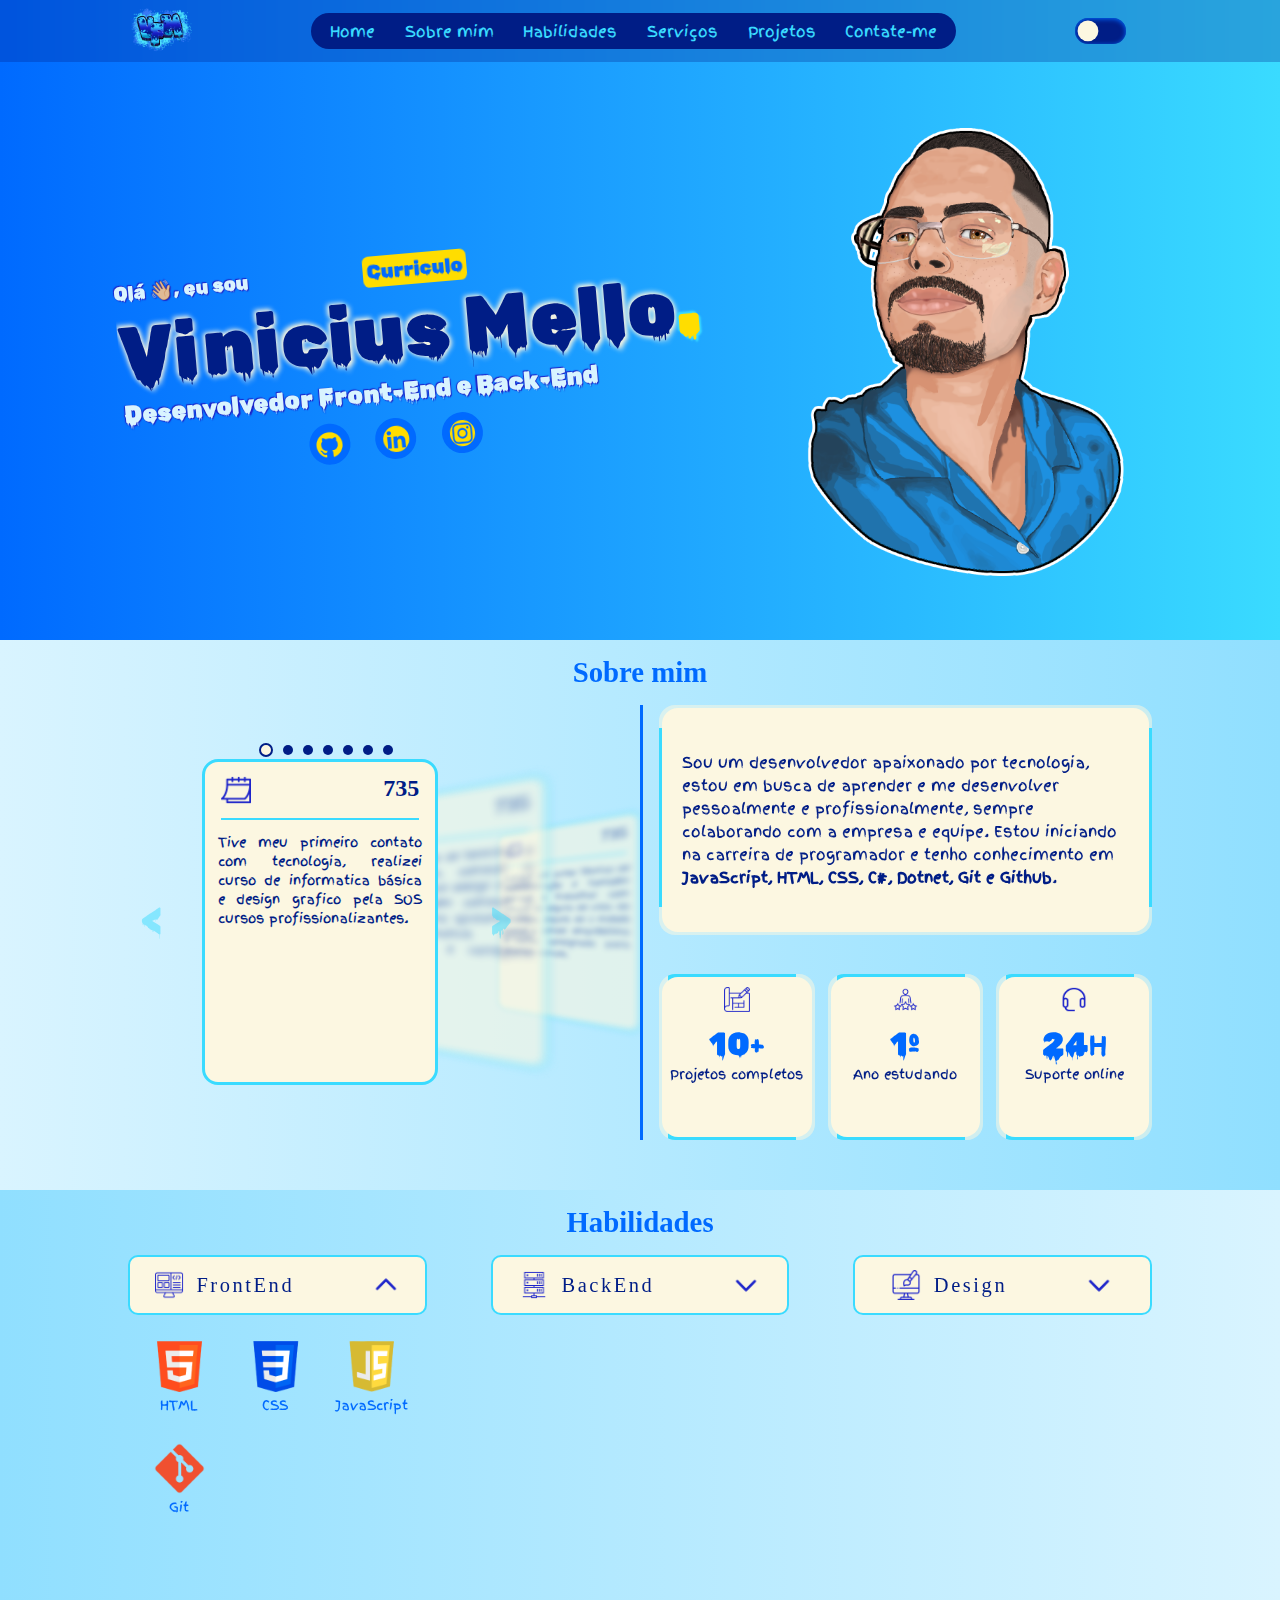
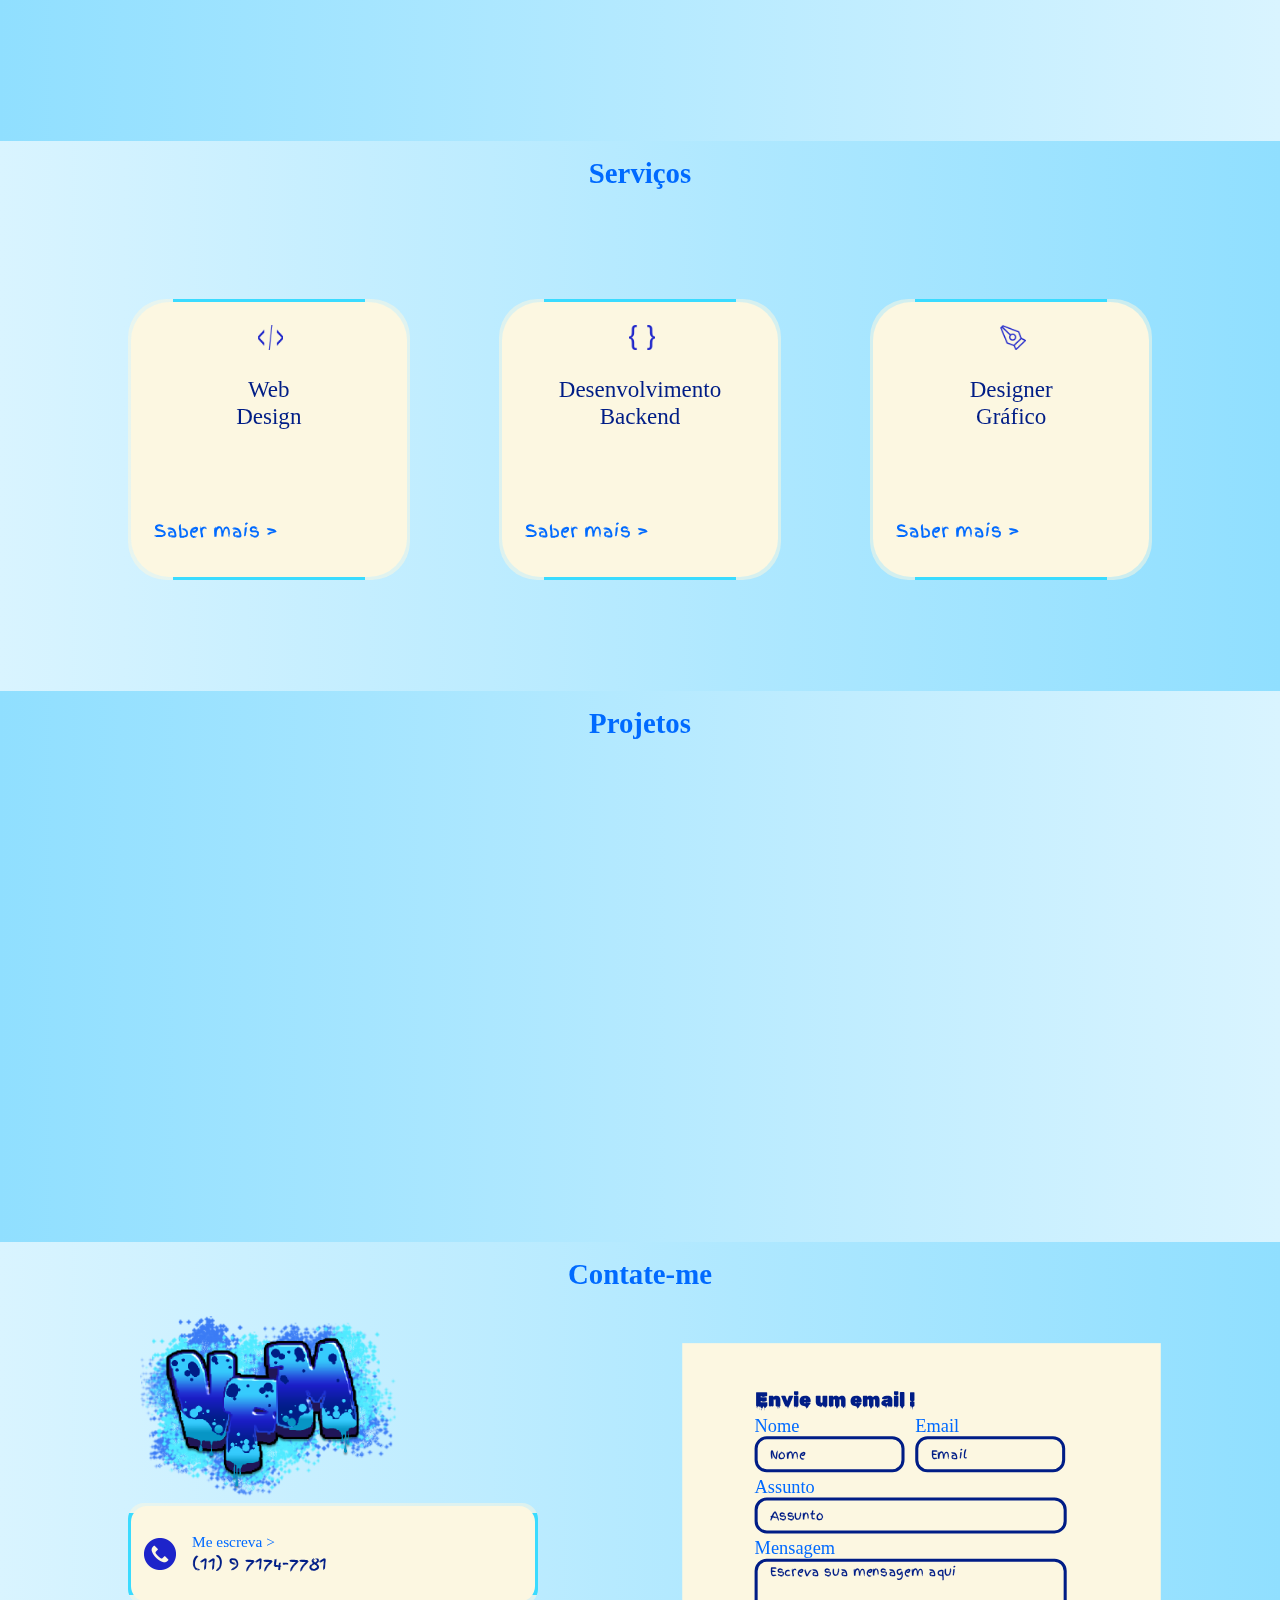
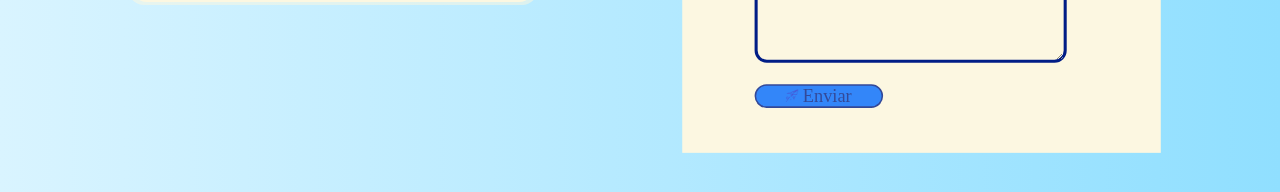
==== index.html @ 245acca2 "darkmode" ====
<!DOCTYPE html>
<html lang="pt*br">
<head>
    <meta charset="UTF-8">
    <meta name="viewport" content="width=device-width, initial-scale=1.0">
    <title>Portifolio</title>
    <link rel="stylesheet" href="style/style.css">
</head>

<!-- ============ CABEÇALHO ============  -->
<body>
    <header class="cabecalho">
        <div class="cabecalho_logo">
            <img src="assets/VFM LOGO.png" class="cabecalho_img" alt="Logo VFM">
        </div>

        <div class="opcoes">
            <a href="#home" class="opcao">Home</a>
            <a href="#sobremim" class="opcao">Sobre mim</a>
            <a href="#habilidades" class="opcao">Habilidades</a>
            <a href="#servicos" class="opcao">Serviços</a>
            <a href="#projetos" class="opcao">Projetos</a>
            <a href="#contact" class="opcao">Contate-me</a>
        </div>

        <!-- <div class="contate-me"> -->
            <!-- <span class="contate-me-botao">DKMODE</span> -->
            <div class="dark-mode-but">
                <input id="dark-mode" name="dark-mode" class="dark_chk" type="checkbox" role="switch" value="on">
                <label for="dark-mode" class="dark_label"></label>
                <div class="dark-ball"></div>
            </div>
        <!-- </div> -->

        <div class=cabecalho_menu>
            <input type="checkbox" id="menu" class="opcoes_botao">
            <label for="menu" class="opcoes_rotulo">
                <span class="cabecalho_menu-hamburguer menu_img "></span>
            </label>
            <ul class="lista_menu">
                <li class="lista_menu_lista"><a href="#home" class="menu_opcao click">Home</a></li>
                <li class="lista_menu_lista"><a href="#sobremim" class="menu_opcao click2">Sobre mim</a></li>
                <li class="lista_menu_lista"><a href="#habilidades" class="menu_opcao click2">Habilidades</a></li>
                <li class="lista_menu_lista"><a href="#servicos" class="menu_opcao click1">Serviços</a></li>
                <li class="lista_menu_lista"><a href="#projetos" class="menu_opcao click1">Projetos</a></li>
                <li class="lista_menu_lista contate-menu"><a href="#contact" class="menu_opcao click2 contate-menu">Contate-me</a></li>          
            </ul>
        </div>

    </header>

<!-- ============ PRINCIPAL ============  -->
    <main class="principal">

<!-- ============ HOME ============  -->
        <section class="banner" id="home" >
            <div class="banner_div">

                <div class="banner_apresentacao">
                    <p class="apresentcao_ola">Olá 👋🏼, eu sou<a href="https://curriculum-vitae-vinicius.vercel.app/" target="_blank" class="custom-botao curriculo">Curriculo</a></p>
                    <h1 class="apresentacao_nome">Vinicius Mello<b class="ponto">.</b></h1>
                    <h2 class="apresentacao_sub">Desenvolvedor Front-End e Back-End</h2>

                    <div class="banner_links">
                        <a href="https://github.com/ViniciusFelicianoMello" target="_blank" class="link_img">
                            <img src="assets/icons/github.png" alt="Github" class="img_link">                        
                        </a>
                        <a href="https://www.linkedin.com/in/vinicius-feliciano-mello/" target="_blank" class="link_img">
                            <img src="assets/icons/linkedin.png" alt="Linkedin" class="img_link">                     
                        </a>
                        <a href="https://www.instagram.com/viinifeliciano/" target="_blank" class="link_img">
                            <img src="assets/icons/instagram.png" alt="Instagram" class="img_link">    
                        </a>
                    </div>
                </div>

                <div class="banner_imagem">
                    <img src="assets/ViniGraf.png" alt="Imagem Vinicius" class="banner_img">
                </div>
            </div>
        </section>

<!-- ============ SOBRE MIM ============  -->
        <section class="sobremim container" id="sobremim">

                <div class="titulo">
                    <h2 class="pagina_titulo">Sobre mim</h2>
                </div>

                <div class="sobremim_div">

                    <div class="sobremim_carreira">

                        <!-- ===== SLIDER ===== -->
                        <div class="slider">

                            <div class="bullets"></div>

                            <!-- ===== conteudo 1 ===== -->
                            <div class="carreira_card">
                                <div class="carreira_card_data">
                                    <img src="assets/icons/calendario.png" width="30" height="30" alt="calendario" class=" carreira_img">
                                    <h2 class="carreira_titulo numero">2014</h2>
                                </div>
                                <div class="carreira_card_info">
                                    <p class="carreira_texto">Tive meu primeiro contato com tecnologia, realizei curso de informatica básica e design grafico pela SOS cursos profissionalizantes.</p>
                                </div>
                            </div>
                            <!-- ===== conteudo 2 ===== -->
                            <div class="carreira_card">
                                <div class="carreira_card_data">
                                    <img src="assets/icons/calendario.png" width="30" height="30" alt="calendario" class=" carreira_img">
                                    <h2 class="carreira_titulo numero">2018</h2>
                                </div>
                                <div class="carreira_card_info">
                                    <p class="carreira_texto">Havia acabado de terminar o ensino médio, comecei a pesquisar sobre design e web desgin, também comecei a trabalhar como ajudante na empresa Patrus onde descarregava e carregava caminhão.</p>
                                </div>
                            </div>
                            <!-- ===== conteudo 3 ===== -->
                            <div class="carreira_card">
                                <div class="carreira_card_data">
                                    <img src="assets/icons/calendario.png" width="30" height="30" alt="calendario" class=" carreira_img">
                                    <h2 class="carreira_titulo numero">2019</h2>
                                </div>
                                <div class="carreira_card_info">
                                    <p class="carreira_texto">Comecei um curso Técnico de Adiministração e também comecei a trabalhar com vendas de seguro de vida do Bradesco, depois de 2 meses passei a vender empréstimo e cartão consignado para diversos bancos.</p>
                                </div>
                            </div>
                            <!-- ===== conteudo 4 ===== -->
                            <div class="carreira_card">
                                <div class="carreira_card_data">
                                    <img src="assets/icons/calendario.png" width="30" height="30" alt="calendario" class=" carreira_img">
                                    <h2 class="carreira_titulo numero">2020</h2>
                                </div>
                                <div class="carreira_card_info">
                                    <p class="carreira_texto">Conclui o curso de Administração e tinha sido demitido devido a pandemia, comecei uma loja online de roupas pela shopee que tenho até hoje.</p>
                                </div>
                            </div>
                            <!-- ===== conteudo 5 ===== -->
                            <div class="carreira_card">
                                <div class="carreira_card_data">
                                    <img src="assets/icons/calendario.png" width="30" height="30" alt="calendario" class=" carreira_img">
                                    <h2 class="carreira_titulo numero">2021</h2>
                                </div>
                                <div class="carreira_card_info">
                                    <p class="carreira_texto">Me mudei para Portugal e la trabalhei por 2 anos e meio, como Técnico de impressão, em 6 meses me tornei encarregado geral de produção, também realizava desing de alguns serviços.</p>
                                </div>
                            </div>
                            <!-- ===== conteudo 6 ===== -->
                            <div class="carreira_card">
                                <div class="carreira_card_data">
                                    <img src="assets/icons/calendario.png" width="30" height="30" alt="calendario" class=" carreira_img">
                                    <h2 class="carreira_titulo numero">2023</h2>
                                </div>
                                <div class="carreira_card_info">
                                    <p class="carreira_texto">Após sair do meu serviço em agosto, viajei para 5 paises na Europa aprimorando meu ingles e conhecendo novas culturas, voltei para o Brasil e comecei a estudar programação.</p>
                                </div>
                            </div>
                            <!-- ===== conteudo 7 ===== -->
                            <div class="carreira_card">
                                <div class="carreira_card_data">
                                    <img src="assets/icons/calendario.png" width="30" height="30" alt="calendario" class=" carreira_img">
                                    <h2 class="carreira_titulo numero">2024</h2>
                                </div>
                                <div class="carreira_card_info">
                                    <p class="carreira_texto">Comecei meus estudos na Universidade São Judas e continuo me aprimorando em programação realizando diversos projetos.</p>
                                </div>
                            </div>
                        </div>

                        <div>
                            <button id="next">></button>
                            <button id="prev"><</button>
                        </div>   

                    </div>
                
                    
                    <div class="sobremim_desc">
                        <div class="sobremim_desc_card">
                            <p class="sobremim_desc_texto show">Sou um desenvolvedor apaixonado por tecnologia, estou em busca de aprender e me desenvolver pessoalmente e profissionalmente, sempre colaborando com a empresa e equipe. Estou iniciando na carreira de programador e tenho conhecimento em <b class="sobremim_destaque">JavaScript, HTML, CSS, C#, Dotnet, Git e Github</b>.<span></span></p>
                        </div>

                        <div class="sobremim_infos">
                            <div class="sobremim_card">
                                <img src="assets/icons/project.png" alt="project icon" class="info__img show">
                                <p class="info_texto_sub show"><span class="info_titulo show numero">10</span>+</p>
                                <span class="info_texto show">Projetos completos</span>
                            </div>

                            <div class="sobremim_card">
                                <img src="assets/icons/Experience.png" alt="experience icon" class="info__img show">
                                <p class="info_texto_sub show"><span class="info_titulo show numero">1</span>º</p>
                                <span class="info_texto show">Ano estudando</span>
                            </div>

                            <div class="sobremim_card">
                                <img src="assets/icons/support.png"  alt="supporte icon" class="info__img show">
                                <p class="info_texto_sub show"><span class="info_titulo show numero">24</span>H</p>
                                <span class="info_texto show">Suporte online</span>
                            </div>
                        </div>
                    </div>
                </div>
        </section>

<!-- ============ HABILIDADES ============  -->
        <section class="habilidades container" id="habilidades">
            <div class="titulo">
                <h2 class="pagina_titulo">Habilidades</h2>
            </div>

            <div class="habilidades_div">
                <!-- ===== CONTEUDO F.E. ===== -->
                
                <div class="habilidades_conteudo habilidades_open">

                    <div class="habilidades_inicio esquerda">
                        <img src="assets/icons/frontend.png" alt="icon" class="habilidades_img">
                        <h3 class="habilidades_titulo">FrontEnd</h3>
                        <img src="assets/icons/down.png" alt="seta" class="habilidades_seta">
                    </div>
                    
                        <div class="habilidades_conjunto dir">
                            <!-- ===== LINGUAGEM ===== -->
                            <div class="habilidades_info">
                                <div class="habilidade_info_ling">
                                    <img src="assets/linguagens/html-5.png" alt="HTML" class="linguagens_img">
                                    <h3 class="habilidade_ling_titulo">HTML</h3>
                                </div>
                            </div>
                            <!-- ===== LINGUAGEM ===== -->
                            <div class="habilidades_info">
                                <div class="habilidade_info_ling">
                                    <img src="assets/linguagens/css-3.png" alt="CSS" class="linguagens_img">
                                    <h3 class="habilidade_ling_titulo">CSS</h3>
                                </div>
                            </div>
                            <!-- ===== LINGUAGEM ===== -->
                            <div class="habilidades_info">
                                <div class="habilidade_info_ling">
                                    <img src="assets/linguagens/javascript.png" alt="Javascript" class="linguagens_img">
                                    <h3 class="habilidade_ling_titulo">JavaScript</h3>
                                </div>
                            </div>
                        </div>

                        <div class="habilidades_conjunto dir">  
                        <!-- ===== LINGUAGEM ===== -->                      
                            <div class="habilidades_info">
                                <div class="habilidade_info_ling">
                                    <img src="assets/linguagens/git.png" alt="Git" class="linguagens_img">
                                    <h3 class="habilidade_ling_titulo">Git</h3>
                                </div>
                            </div>
                        </div>

                </div>
                
                <!-- ===== CONTEUDO B.E. ===== -->
                <div class="habilidades_conteudo habilidades_close">
                    <div class="habilidades_inicio central">
                        <img src="assets/icons/backend.png" alt="icon" class="habilidades_img">
                        <h3 class="habilidades_titulo">BackEnd</h3>
                        <img src="assets/icons/down.png" alt="seta" class="habilidades_seta">
                    </div>

                    <div class="habilidades_conjunto cen">
                        <!-- ===== LINGUAGEM ===== -->
                        <div class="habilidades_info">
                            <div class="habilidade_info_ling">
                                <img src="assets/linguagens/c-sharp.png" alt="C-Sharp" class="linguagens_img">
                                <h3 class="habilidade_ling_titulo">C#</h3>
                            </div>
                        </div>
                        <!-- ===== LINGUAGEM ===== -->
                        <div class="habilidades_info">
                            <div class="habilidade_info_ling">
                                <img src="assets/linguagens/dotnet.png" alt="Dotnet" class="linguagens_img">
                                <h3 class="habilidade_ling_titulo">.Dotnet core</h3>
                            </div>
                        </div>
                    </div>
                </div>

                <!-- ===== CONTEUDO D. ===== -->
                <div class="habilidades_conteudo habilidades_close">
                    <div class="habilidades_inicio direita">
                        <img src="assets/icons/design.png" alt="icon" class="habilidades_img">
                        <h3 class="habilidades_titulo">Design</h3>
                        <img src="assets/icons/down.png" alt="seta" class="habilidades_seta">
                    </div>

                    <div class="habilidades_conjunto esq">
                        <!-- ===== LINGUAGEM ===== -->
                        <div class="habilidades_info">
                            <div class="habilidade_info_ling">
                                <img src="assets/linguagens/photoshop.png" alt="C-Sharp" class="linguagens_img">
                                <h3 class="habilidade_ling_titulo">Photoshop</h3>
                            </div>
                        </div>
                        <!-- ===== LINGUAGEM ===== -->
                        <div class="habilidades_info">
                            <div class="habilidade_info_ling">
                                <img src="assets/linguagens/coreldraw.png" alt="Dotnet" class="linguagens_img">
                                <h3 class="habilidade_ling_titulo">Corel Draw</h3>
                            </div>
                        </div>
                        <!-- ===== LINGUAGEM ===== -->
                        <div class="habilidades_info">
                            <div class="habilidade_info_ling">
                                <img src="assets/linguagens/illustrator.png" alt="Dotnet" class="linguagens_img">
                                <h3 class="habilidade_ling_titulo">Illustrator</h3>
                            </div>
                        </div>
                    </div>
                </div>
            
            </div>
        </section>

<!-- ============ SERVIÇOS ============  -->
<section class="servicos container" id="servicos">

        <div class="titulo">
            <h2 class="pagina_titulo">Serviços</h2>
        </div>

        <div class="servicos_div">
        <!-- ===== SERVIÇO 1 ===== -->
            <div class="sevicos_card">
                <img src="assets/icons/frontendDev.png" alt="Front end Dev" class="servicos_img">
                <h3 class="servicos_titulo">Web <br> Design</h3>
                <p class="servicos_descricao"></p>
                <span class="servicos_mais">Saber mais ></span>              

                <div class="servicos_popup">
                    <div class="servicos_popup_conteudo">
                        <p class="servicos_popup_close">X</p>
                        <h3 class="servicos_popup_titulo">Web designer</h3>

                        <ul class="servicos_popup_lista">
                            <li class="servicos_popup_item"><span>►</span> Sites responsivos.</li>
                            <li class="servicos_popup_item"><span>►</span> Interações e animações.</li>
                            <li class="servicos_popup_item"><span>►</span> Acessibilidade, performance e segurança.</li>
                            <li class="servicos_popup_item"><span>►</span> Inovação e Criatividade.</li>
                        </ul>
                    </div>
                </div>
            </div>

            <!-- ===== SERVIÇO 2 ===== -->
            <div class="sevicos_card">
                <img src="assets/icons/backendDev.png" alt="Back end Dev" class="servicos_img">
                <h3 class="servicos_titulo">Desenvolvimento <br> Backend</h3>
                <p class="servicos_descricao"></p>
                <span class="servicos_mais">Saber mais ></span>

                <div class="servicos_popup">
                    <div class="servicos_popup_conteudo">
                        <p class="servicos_popup_close">X</p>
                        <h3 class="servicos_popup_titulo">Desenvolvimento backend</h3>

                        <ul class="servicos_popup_lista">
                            <li class="servicos_popup_item"><span>► </span> Desempenho e compacto.</li>
                            <li class="servicos_popup_item"><span>► </span> Manutenção e Atualizações.</li>
                            <li class="servicos_popup_item"><span>► </span> Segurança e otimização.</li>
                            <li class="servicos_popup_item"><span>► </span> Automação de produção gráfica.</li>
                        </ul>
                    </div>
                </div>
            </div>

            <!-- ===== SERVIÇO 3 ===== -->
            <div class="sevicos_card">
                <img src="assets/icons/graphicD.png" alt="Design grafico" class="servicos_img">
                <h3 class="servicos_titulo">Designer <br> Gráfico</h3>
                <p class="servicos_descricao"></p>
                <span class="servicos_mais">Saber mais ></span>

                <div class="servicos_popup">
                    <div class="servicos_popup_conteudo">
                        <p class="servicos_popup_close">X</p>
                        <h3 class="servicos_popup_titulo">Designer gráfico</h3>

                        <ul class="servicos_popup_lista">
                            <li class="servicos_popup_item"><span>►</span> Branding e identidade visual.</li>
                            <li class="servicos_popup_item"><span>►</span> Logos e mockups.</li>
                            <li class="servicos_popup_item"><span>►</span> Composição Visual.</li>
                            <li class="servicos_popup_item"><span>►</span> Imagens, fotografias e ilustrações.</li>
                        </ul>
                    </div>
                </div>
            </div>
        </div>
    
</section>

<!-- ============ PROJETOS ============  -->
<section class="projetos container" id="projetos">
    <div class="titulo">
        <h2 class="pagina_titulo">Projetos</h2>
    </div>
</section>

<!-- ============ CONTATO ============  -->
<section class="contact container" id="contact">
    <div class="titulo">
        <h2 class="pagina_titulo">Contate-me</h2>
    </div>

    <div class="contact_div">
        <!-- ===== LADO DIREITO IMAGEM ===== -->
        <div class="contact_infos">
            <img src="assets/VFM LOGO.png" alt="" class="contact_img">
            <!-- ====== BOX PHONE ====== -->
            <a href="thankspage.html" class="contact_info_box">
            
                    <img src="assets/icons/phone.png" alt="telefone" class="contact_info_img">
                    <div class="contact_info_info">
                        <h3 class="contact_info_write">Me escreva <span>></span></h3>
                        <p class="contact_info_text">(11) 9 7174-7781</p>
                    </div>
              
            </a>
            
        </div>

        <!-- ===== FORMULARIO ====== -->
        <form <form action="https://formsubmit.co/viniciusfelicianomello@hotmail.com" method="POST"  class="contact_form" id="contact_form">
            <div class="contact_form_grupo">
                <h3 class="contact_form_title">Envie um email !</h3>
                <!-- ===== FORM BOX ===== -->
                <div class="contact_form_ne">
                    <div class="contact_form_box">
                        <label for="name" class="contact_label">Nome</label>
                        <input type="text" name="name" class="contact_form_input form_esq" id="name" required placeholder="Nome">
                    </div>
                    <!-- ===== FORM BOX ===== -->
                    <div class="contact_form_box">
                        <label for="email" class="contact_label">Email</label>
                        <input type="text" name="email" class="contact_form_input form_dir" id="email" required placeholder="Email">
                    </div>
                </div>
                <!-- ===== FORM BOX ===== -->
                <div class="contact_form_box">
                    <label for="subject" class="contact_label">Assunto</label>
                    <input type="text" name="subject" class="contact_form_input" id="subject" required placeholder="Assunto">
                </div>
                <!-- ===== FORM BOX ===== -->
                <div class="contact_form_box contact_area">
                    <label for="message" class="contact_label">Mensagem</label>
                    <textarea name="message" id="message" class="contact_form_input" required placeholder="Escreva sua mensagem aqui"></textarea>
                </div>

                <p class="contact_message" id="contact_message"></p>

                <button type="submit" class="contact_button">
                    <img src="assets/icons/send.png" alt="enviar" class="contact_button_img"> Enviar
                </button> 
            </div>
            <!-- ===== button ===== -->
            
            <input type="hidden" name="_captcha" value="false">
            <input type="hidden" name="_next" value="https://portifolio-vinicius-mello.vercel.app//thankspage.html">
            <input type="hidden" name="_autoresponse" value="Obrigado por me enviar uma mensagem, Por favor, aguarde que eu logo respondorei para você, se quiser mais velocidade, envie uma mensagem por whatsapp.">
        </form>
    </div>
</section>

<!-- ============ FOOTER ============  -->
    </main>


    <script src="javascript/contador.js"></script>
    <script src="javascript/scrollSection.js"></script>
    <script src="javascript/slider.js"></script>
    <script src="javascript/menuHamb.js"></script>
    <script src="javascript/setaMostrarFechar.js"></script>
    <script src="javascript/popUp.js"></script>
    <script src="javascript/darkmode.js"></script>
</body>
</html>
---- style/style.css ----
@import url('https://fonts.googleapis.com/css2?family=Montserrat:ital,wght@0,100..900;1,100..900&family=Permanent+Marker&display=swap');
@import url('https://fonts.googleapis.com/css2?family=Finger+Paint&family=Montserrat:ital,wght@0,100..900;1,100..900&family=Permanent+Marker&display=swap');
@import url('https://fonts.googleapis.com/css2?family=Finger+Paint&family=Montserrat:ital,wght@0,100..900;1,100..900&family=Permanent+Marker&family=Rubik+Wet+Paint&display=swap');

@import url("header.css");
@import url("banner.css");
@import url("about.css");
@import url("skills.css");
@import url("services.css");
@import url("projetos.css");
@import url("contato.css");
@import url("thankspage.css");

:root {
    --azul-um: #d9f4ff;
    --azul-um-um: #90dfff;
    --azul-dois: #3adbff;
    --azul-tres: #006aff;
    --azul-img: #1D24CA;
    --azul-quatro: #001d86;
    --azul-quatro-t: #001d8648;

    --cor-dois:#fcf7e1;
    --cor-dois-t:#fcf7e186;
    --cor-tres: #ffdd00;

    --font-marker: "Permanent Marker", cursive;
    --font-paint: "Finger Paint", sans-serif;
    --font-um: "Rubik Wet Paint", system-ui;

    --shadow-hover: 0px 0px 4px var(--azul-dois), 0 0 4px var(--azul-dois);

    --transition-duration: 1s;
}

[data-theme="dark"] {
    --azul-um: #102367;
    --azul-um-um: #1a2448;
    --azul-dois: #1c4a7b;
    --azul-tres: #006aff;
    --azul-img: #1D24CA;
    --azul-quatro: #d9f4ff;
    --azul-quatro-t: #d9f4ff48;

    --cor-dois:#26397a;
    --cor-dois-t:#001d8648;
    --cor-tres: #ffdd00;
}

*{ /*reset margem */
    margin: 0;
    padding: 0;
}

body {
    background-image: linear-gradient(to right, var(--azul-um), var(--azul-um-um));
    color: var(--azul-quatro);
    font-size: 16px;
    font-weight: 400;
    box-sizing: border-box;
    cursor: url("assets/icons/graffite.png");
    transition: 0.3s;
}

.container {
    height: 43vw;
    overflow: hidden;
}

.custom-botao {
    text-decoration: none;
    cursor: url("assets/icons/graffitePointer.png");
    transition: all 0.5s ease;
    position: relative;
    display: inline-block;
}

.titulo {
    text-align: center;
    align-items: center;
    padding: 1rem;
    font-family: var(--font-marker);
    font-weight: 400;
    font-size: 1.5vw;
    color: var(--azul-tres);
}

.show {
    position: relative; 
    z-index: 1; 
}


@media screen and (max-width:600px) {
    .container {
        height: 170vw;
        width: auto;
    }

    .titulo {
        font-size: 4vw;
    }
}
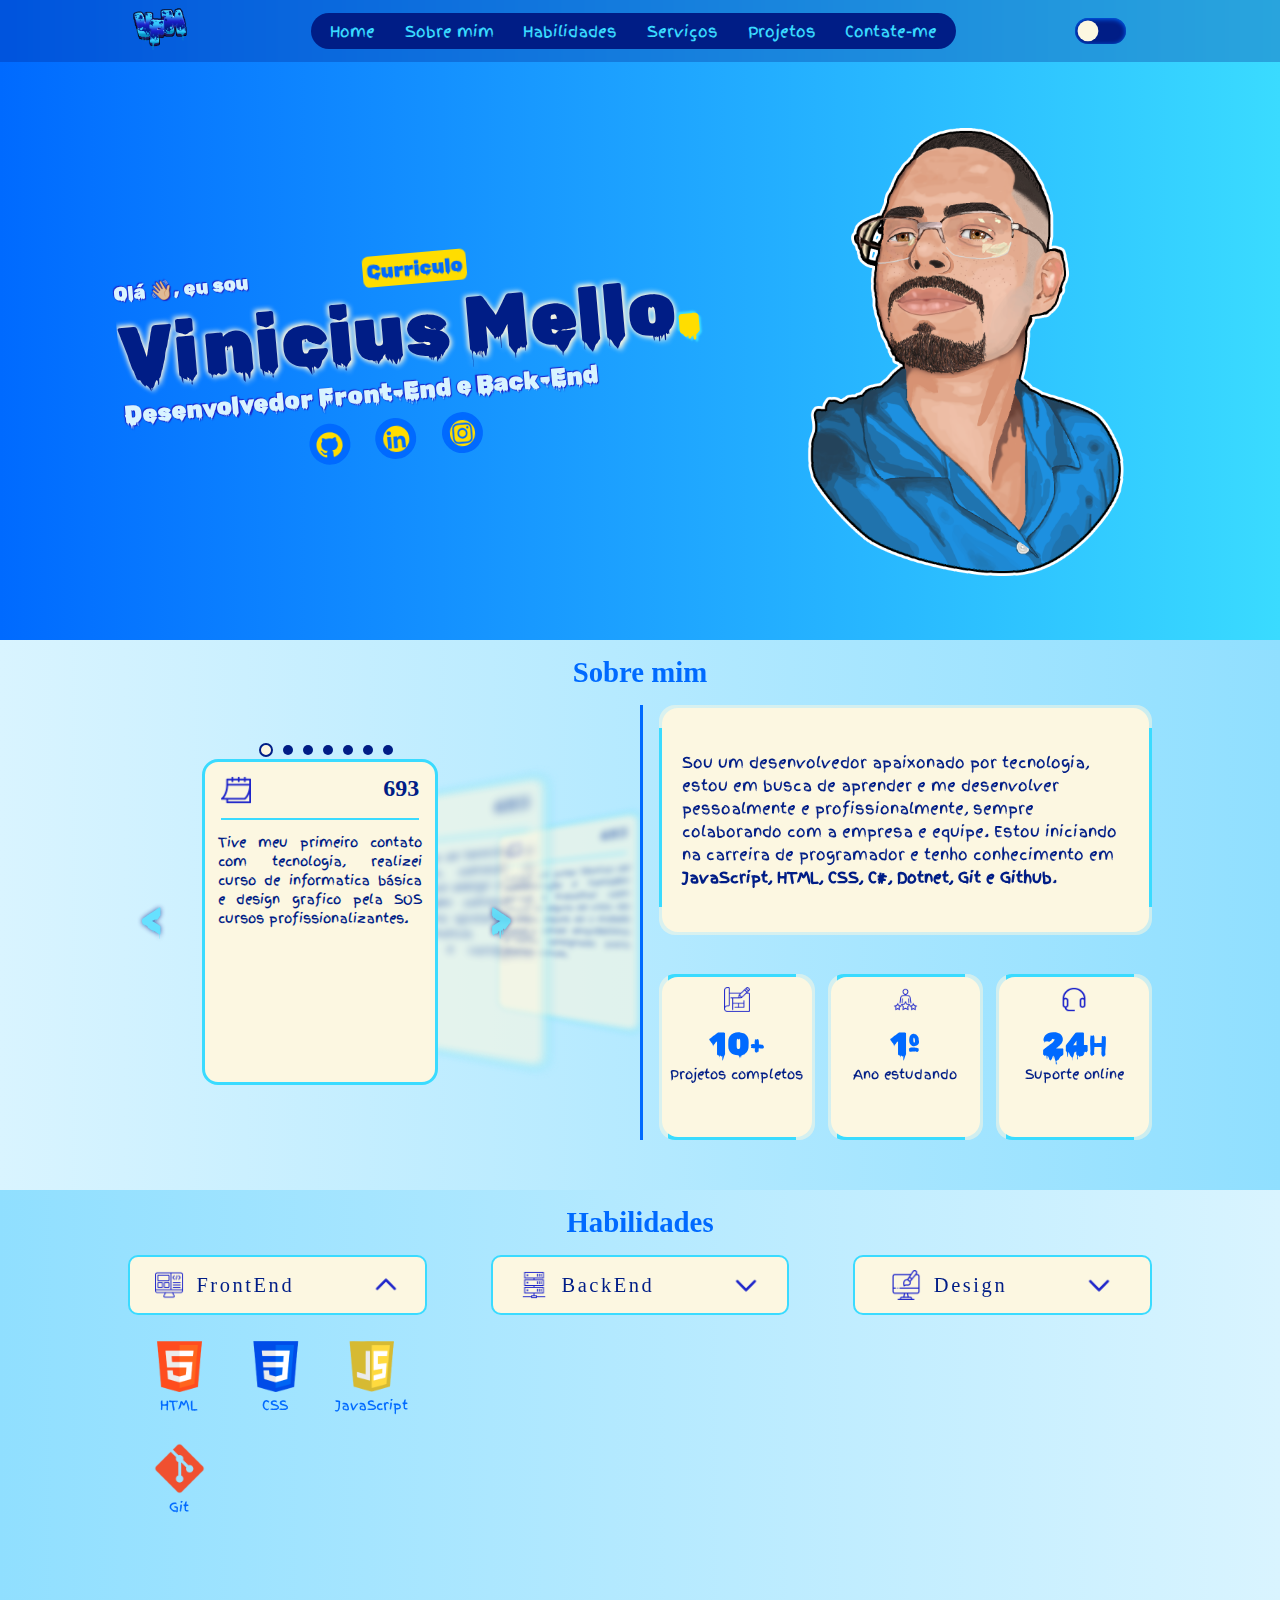
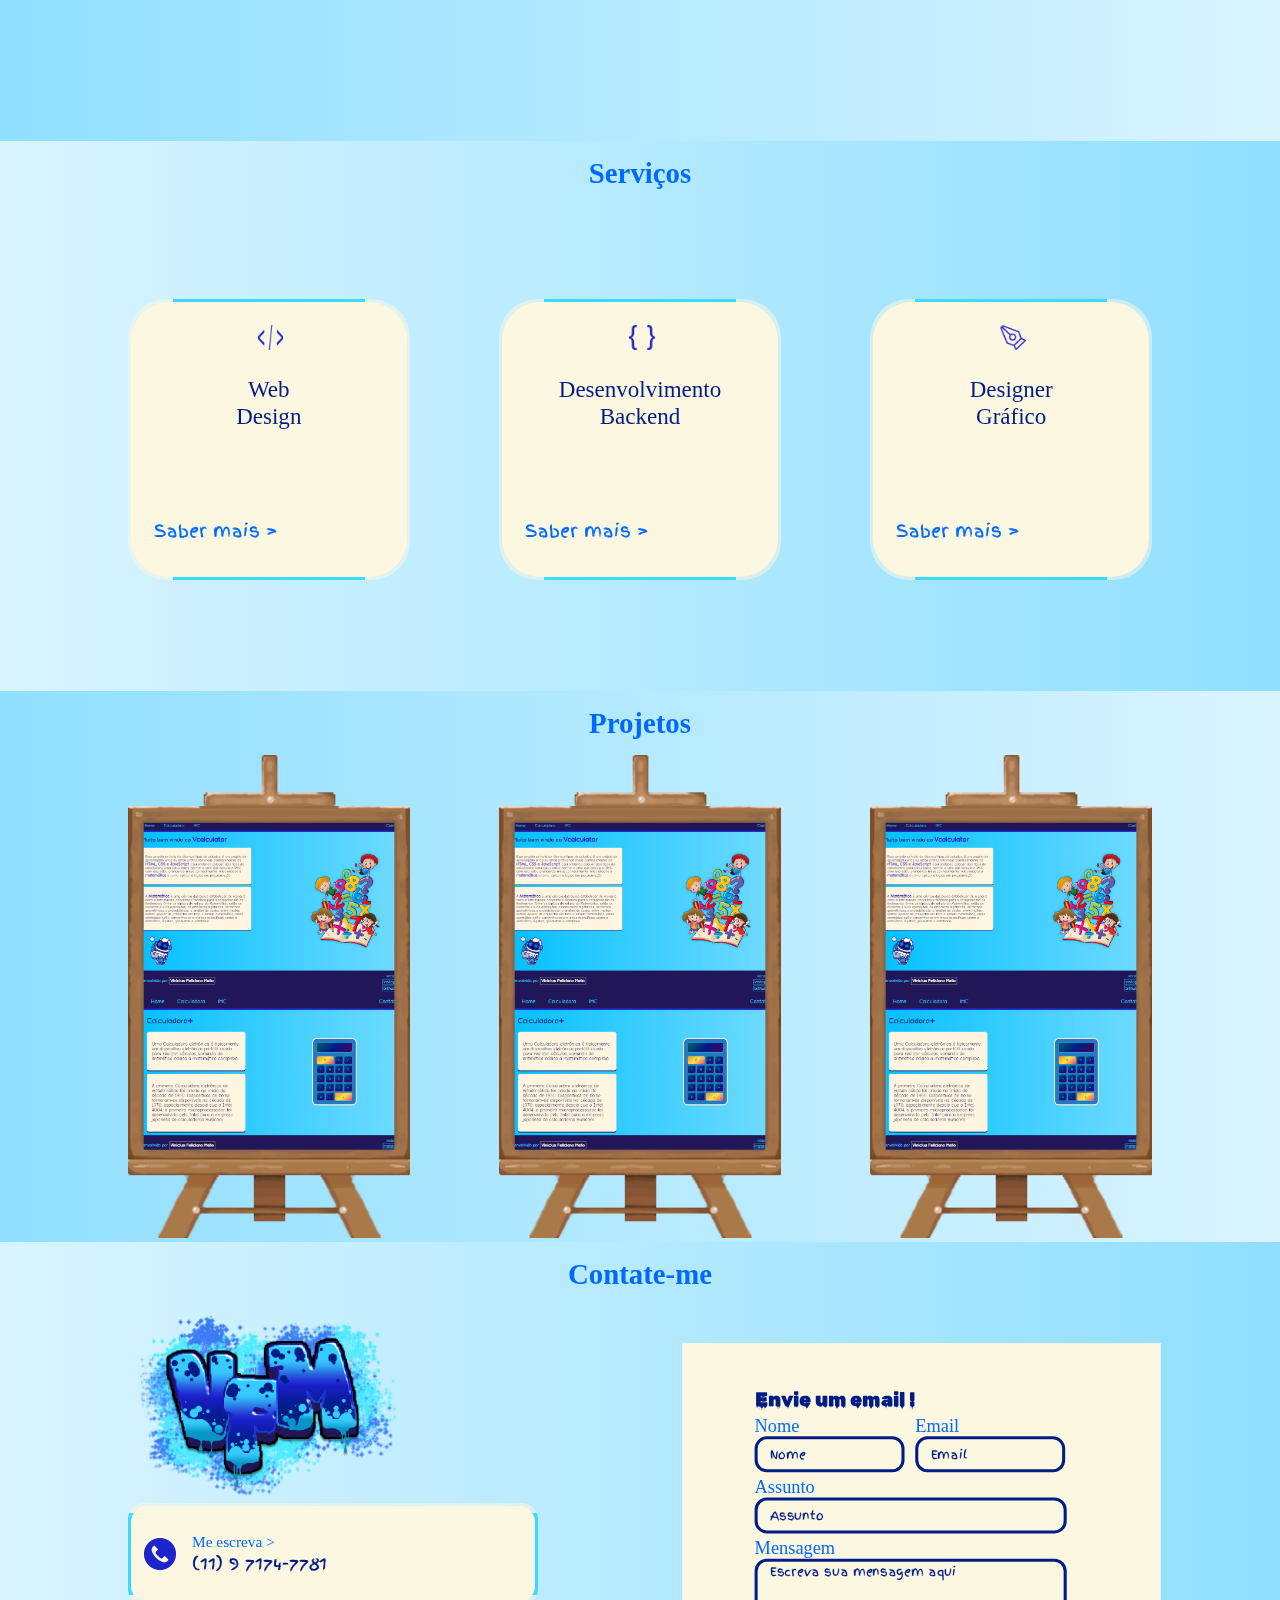
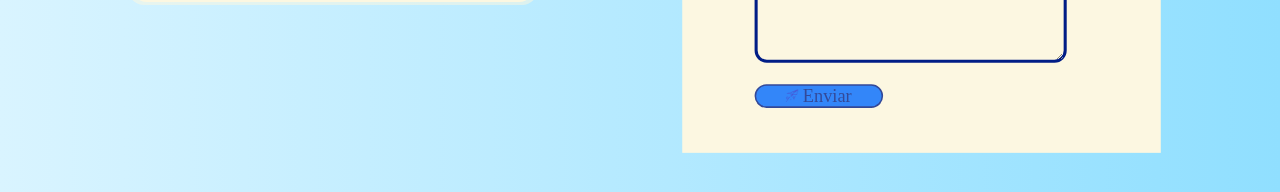
==== commit e8eab068: "atualização de tudo" ====
--- a/index.html
+++ b/index.html
@@ -11,7 +11,7 @@
 <body>
     <header class="cabecalho">
         <div class="cabecalho_logo">
-            <img src="assets/VFM LOGO.png" class="cabecalho_img" alt="Logo VFM">
+            <img src="assets/VFM.png" class="cabecalho_img" alt="Logo VFM">
         </div>
 
         <div class="opcoes">
@@ -47,7 +47,7 @@
             </ul>
         </div>
 
-    </header>
+    </header><!--cabecalho-->
 
 <!-- ============ PRINCIPAL ============  -->
     <main class="principal">
@@ -78,7 +78,7 @@
                     <img src="assets/ViniGraf.png" alt="Imagem Vinicius" class="banner_img">
                 </div>
             </div>
-        </section>
+        </section> <!--banner-->
 
 <!-- ============ SOBRE MIM ============  -->
         <section class="sobremim container" id="sobremim">
@@ -202,7 +202,7 @@
                         </div>
                     </div>
                 </div>
-        </section>
+        </section> <!--sobremim-->
 
 <!-- ============ HABILIDADES ============  -->
         <section class="habilidades container" id="habilidades">
@@ -317,7 +317,7 @@
                 </div>
             
             </div>
-        </section>
+        </section><!--habilidades-->
 
 <!-- ============ SERVIÇOS ============  -->
 <section class="servicos container" id="servicos">
@@ -394,14 +394,60 @@
             </div>
         </div>
     
-</section>
+</section> <!--servicos-->
 
 <!-- ============ PROJETOS ============  -->
 <section class="projetos container" id="projetos">
     <div class="titulo">
         <h2 class="pagina_titulo">Projetos</h2>
     </div>
-</section>
+
+    <div class="projetos_div">
+        <!-- projeto 1 -->
+        <div class="projetos_img" style="background-image: url(assets/projetos/Vcalculator.png);">
+            <div class="projetos_cavalete">
+            <img src="assets/cavalete.png" alt="cavalete" class="cavalete">
+                <div class="projetos_overlay">
+                    <h3 class="projetos_titulo">Vcalculator</h3>
+                    <p class="projetos_texto">Vcalculator é um projeto de calculadoras, onde é possivel calcular normalmente e também tem uma aba para calcular IMC.</p>
+                    <div class="projetos_links">
+                        <a href="https://v-calculator-eta.vercel.app/IMC.html" target="_blank" class="projetos_link_btn">Website</a>
+                        <a href="https://github.com/ViniciusFelicianoMello/VCalculator" target="_blank" class="projetos_link_btn">Repositorio</a>
+                    </div> <!--links-->
+                </div><!--overlay-->
+            </div><!--cavalete-->
+        </div> <!--img-->
+        <!-- projeto 2 -->
+        <div class="projetos_img" style="background-image: url(assets/projetos/Vcalculator.png);">
+            <div class="projetos_cavalete">
+            <img src="assets/cavalete.png" alt="cavalete" class="cavalete">
+                <div class="projetos_overlay">
+                    <h3 class="projetos_titulo">Vcalculator</h3>
+                    <p class="projetos_texto">Vcalculator é um projeto de calculadoras, onde é possivel calcular normalmente e também tem uma aba para calcular IMC.</p>
+                    <div class="projetos_links">
+                        <a href="https://v-calculator-eta.vercel.app/IMC.html" target="_blank" class="projetos_link_btn">Website</a>
+                        <a href="https://github.com/ViniciusFelicianoMello/VCalculator" target="_blank" class="projetos_link_btn">Repositorio</a>
+                    </div> <!--links-->
+                </div><!--overlay-->
+            </div><!--cavalete-->
+        </div> <!--img-->
+        <!-- projeto 3 -->
+        <div class="projetos_img" style="background-image: url(assets/projetos/Vcalculator.png);">
+            <div class="projetos_cavalete">
+            <img src="assets/cavalete.png" alt="cavalete" class="cavalete">
+                <div class="projetos_overlay">
+                    <h3 class="projetos_titulo">Vcalculator</h3>
+                    <p class="projetos_texto">Vcalculator é um projeto de calculadoras, onde é possivel calcular normalmente e também tem uma aba para calcular IMC.</p>
+                    <div class="projetos_links">
+                        <a href="https://v-calculator-eta.vercel.app/IMC.html" target="_blank" class="projetos_link_btn">Website</a>
+                        <a href="https://github.com/ViniciusFelicianoMello/VCalculator" target="_blank" class="projetos_link_btn">Repositorio</a>
+                    </div> <!--links-->
+                </div><!--overlay-->
+            </div><!--cavalete-->
+        </div> <!--img-->
+
+    </div><!--projetos_div-->
+</section><!--projetos-->
 
 <!-- ============ CONTATO ============  -->
 <section class="contact container" id="contact">
@@ -466,10 +512,10 @@
             <input type="hidden" name="_autoresponse" value="Obrigado por me enviar uma mensagem, Por favor, aguarde que eu logo respondorei para você, se quiser mais velocidade, envie uma mensagem por whatsapp.">
         </form>
     </div>
-</section>
+</section> <!--contact-->
 
 <!-- ============ FOOTER ============  -->
-    </main>
+    </main> <!--principal-->
 
 
     <script src="javascript/contador.js"></script>
--- a/style/style.css
+++ b/style/style.css
@@ -24,6 +24,8 @@
     --cor-dois-t:#fcf7e186;
     --cor-tres: #ffdd00;
 
+    --cor-overlay: #000827b3;
+
     --font-marker: "Permanent Marker", cursive;
     --font-paint: "Finger Paint", sans-serif;
     --font-um: "Rubik Wet Paint", system-ui;
@@ -36,7 +38,7 @@
 [data-theme="dark"] {
     --azul-um: #102367;
     --azul-um-um: #1a2448;
-    --azul-dois: #1c4a7b;
+    --azul-dois: #1062ae;
     --azul-tres: #006aff;
     --azul-img: #1D24CA;
     --azul-quatro: #d9f4ff;
@@ -45,6 +47,8 @@
     --cor-dois:#26397a;
     --cor-dois-t:#001d8648;
     --cor-tres: #ffdd00;
+
+    --cor-overlay: #d9f4ffb3;
 }
 
 *{ /*reset margem */
@@ -95,6 +99,7 @@
     .container {
         height: 170vw;
         width: auto;
+        overflow: scroll;
     }
 
     .titulo {
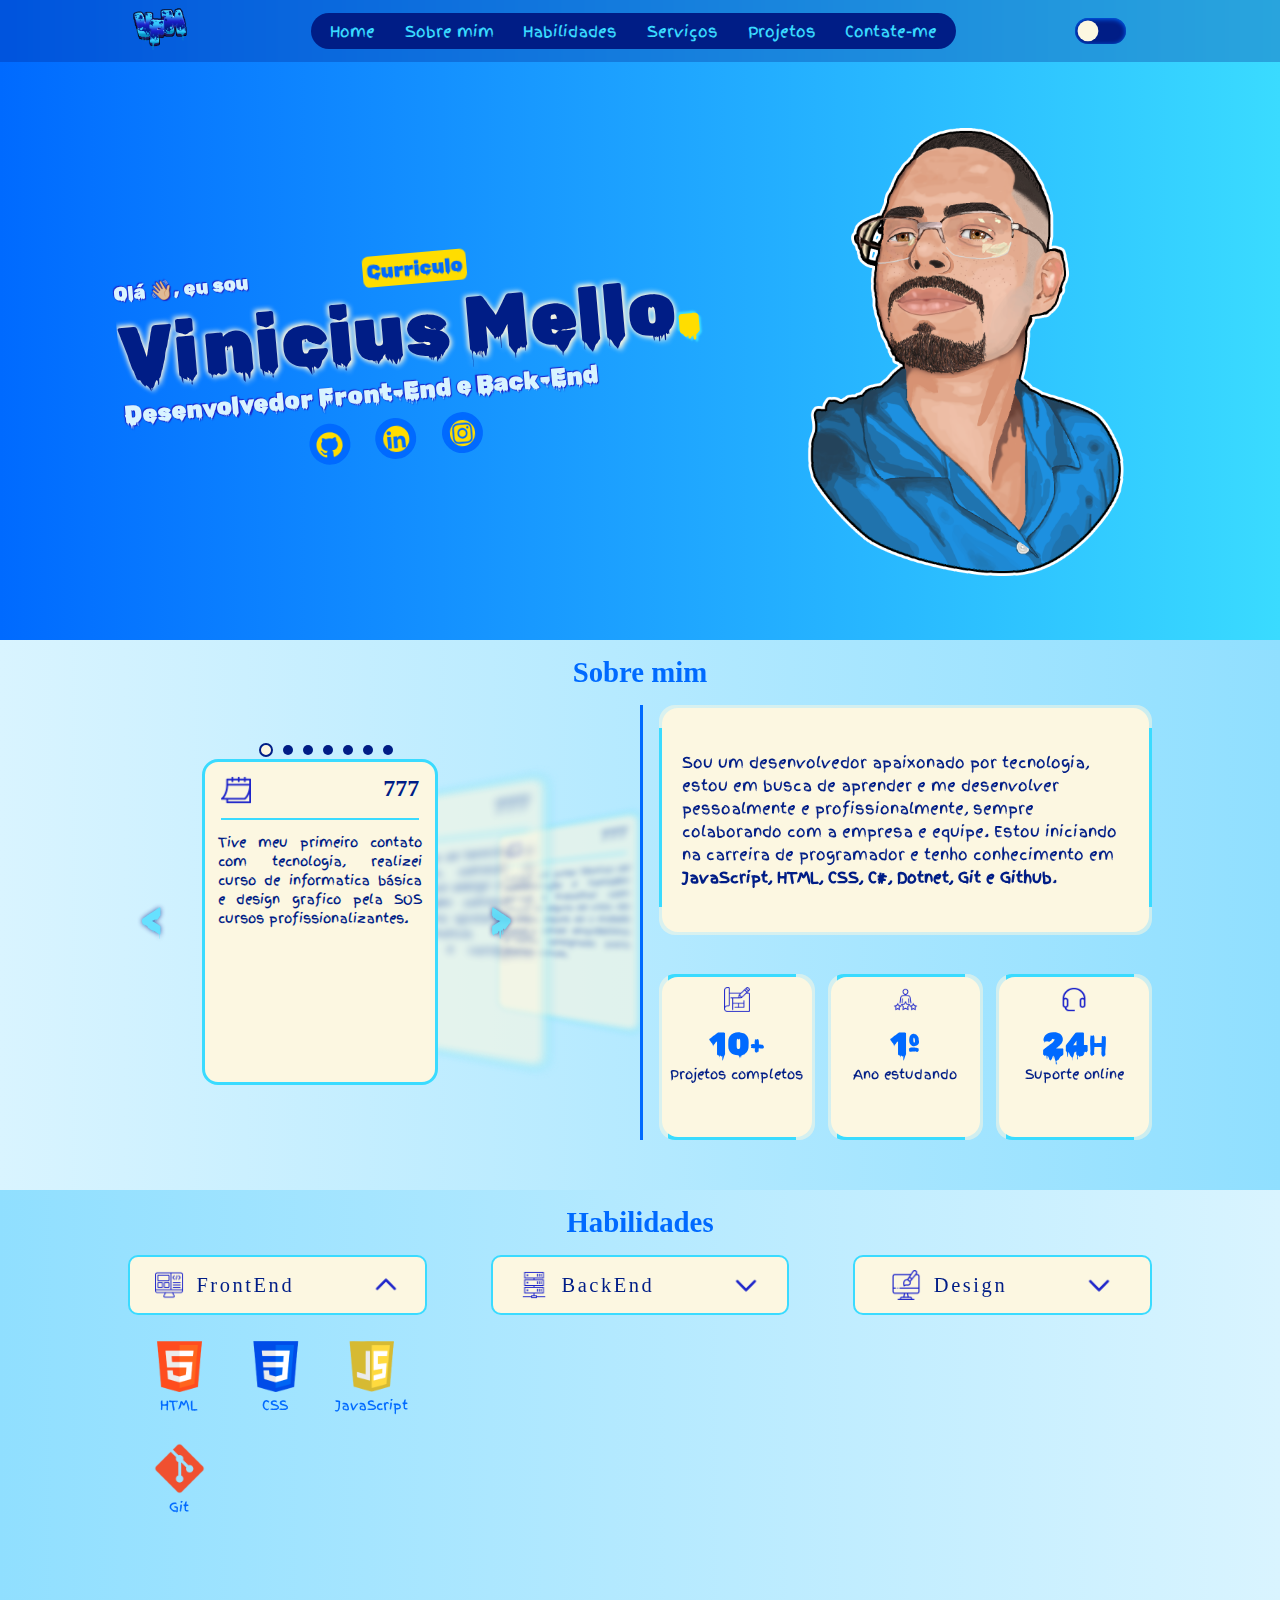
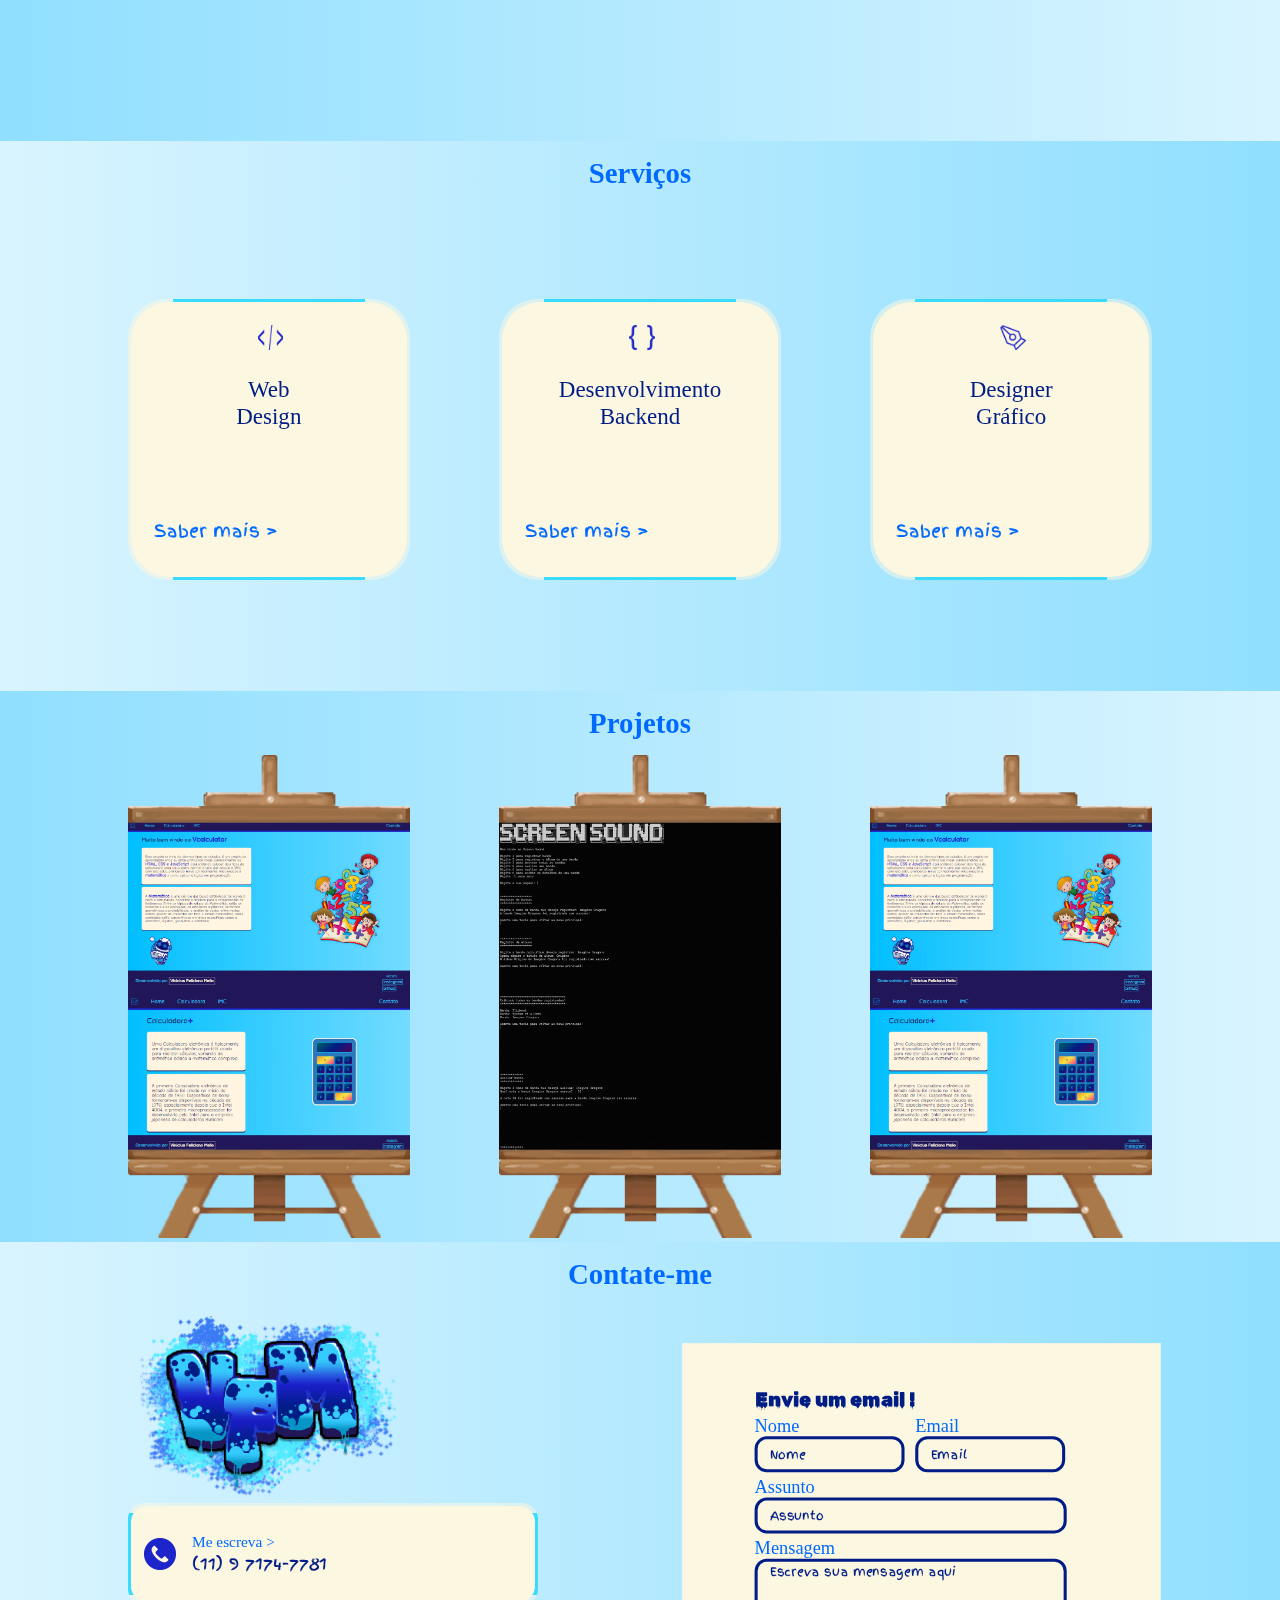
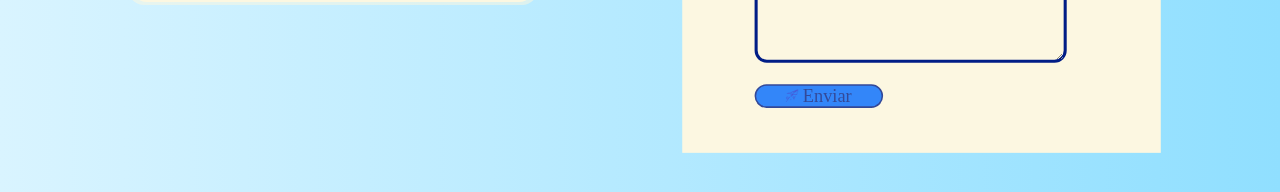
==== commit 1faae1b9: "Atualização" ====
--- a/index.html
+++ b/index.html
@@ -418,15 +418,15 @@
             </div><!--cavalete-->
         </div> <!--img-->
         <!-- projeto 2 -->
-        <div class="projetos_img" style="background-image: url(assets/projetos/Vcalculator.png);">
+        <div class="projetos_img" style="background-image: url(assets/projetos/ScreenSound.png);">
             <div class="projetos_cavalete">
             <img src="assets/cavalete.png" alt="cavalete" class="cavalete">
                 <div class="projetos_overlay">
-                    <h3 class="projetos_titulo">Vcalculator</h3>
-                    <p class="projetos_texto">Vcalculator é um projeto de calculadoras, onde é possivel calcular normalmente e também tem uma aba para calcular IMC.</p>
+                    <h3 class="projetos_titulo">Screen Sound</h3>
+                    <p class="projetos_texto">Screen Sound é um projeto realizado no curso de C# da Alura, onde é possivel cadastrar musicas e albuns, listar, remover e dar notas para os mesmos. Também utilizei uma API com diversas bandas e aprendi a controlar suas informações.</p>
                     <div class="projetos_links">
-                        <a href="https://v-calculator-eta.vercel.app/IMC.html" target="_blank" class="projetos_link_btn">Website</a>
-                        <a href="https://github.com/ViniciusFelicianoMello/VCalculator" target="_blank" class="projetos_link_btn">Repositorio</a>
+                        <!-- <a href="https://v-calculator-eta.vercel.app/IMC.html" target="_blank" class="projetos_link_btn">Website</a> -->
+                        <a href="https://github.com/AluraPortfolio/ScreenSound-e-OO" target="_blank" class="projetos_link_btn">Repositorio</a>
                     </div> <!--links-->
                 </div><!--overlay-->
             </div><!--cavalete-->
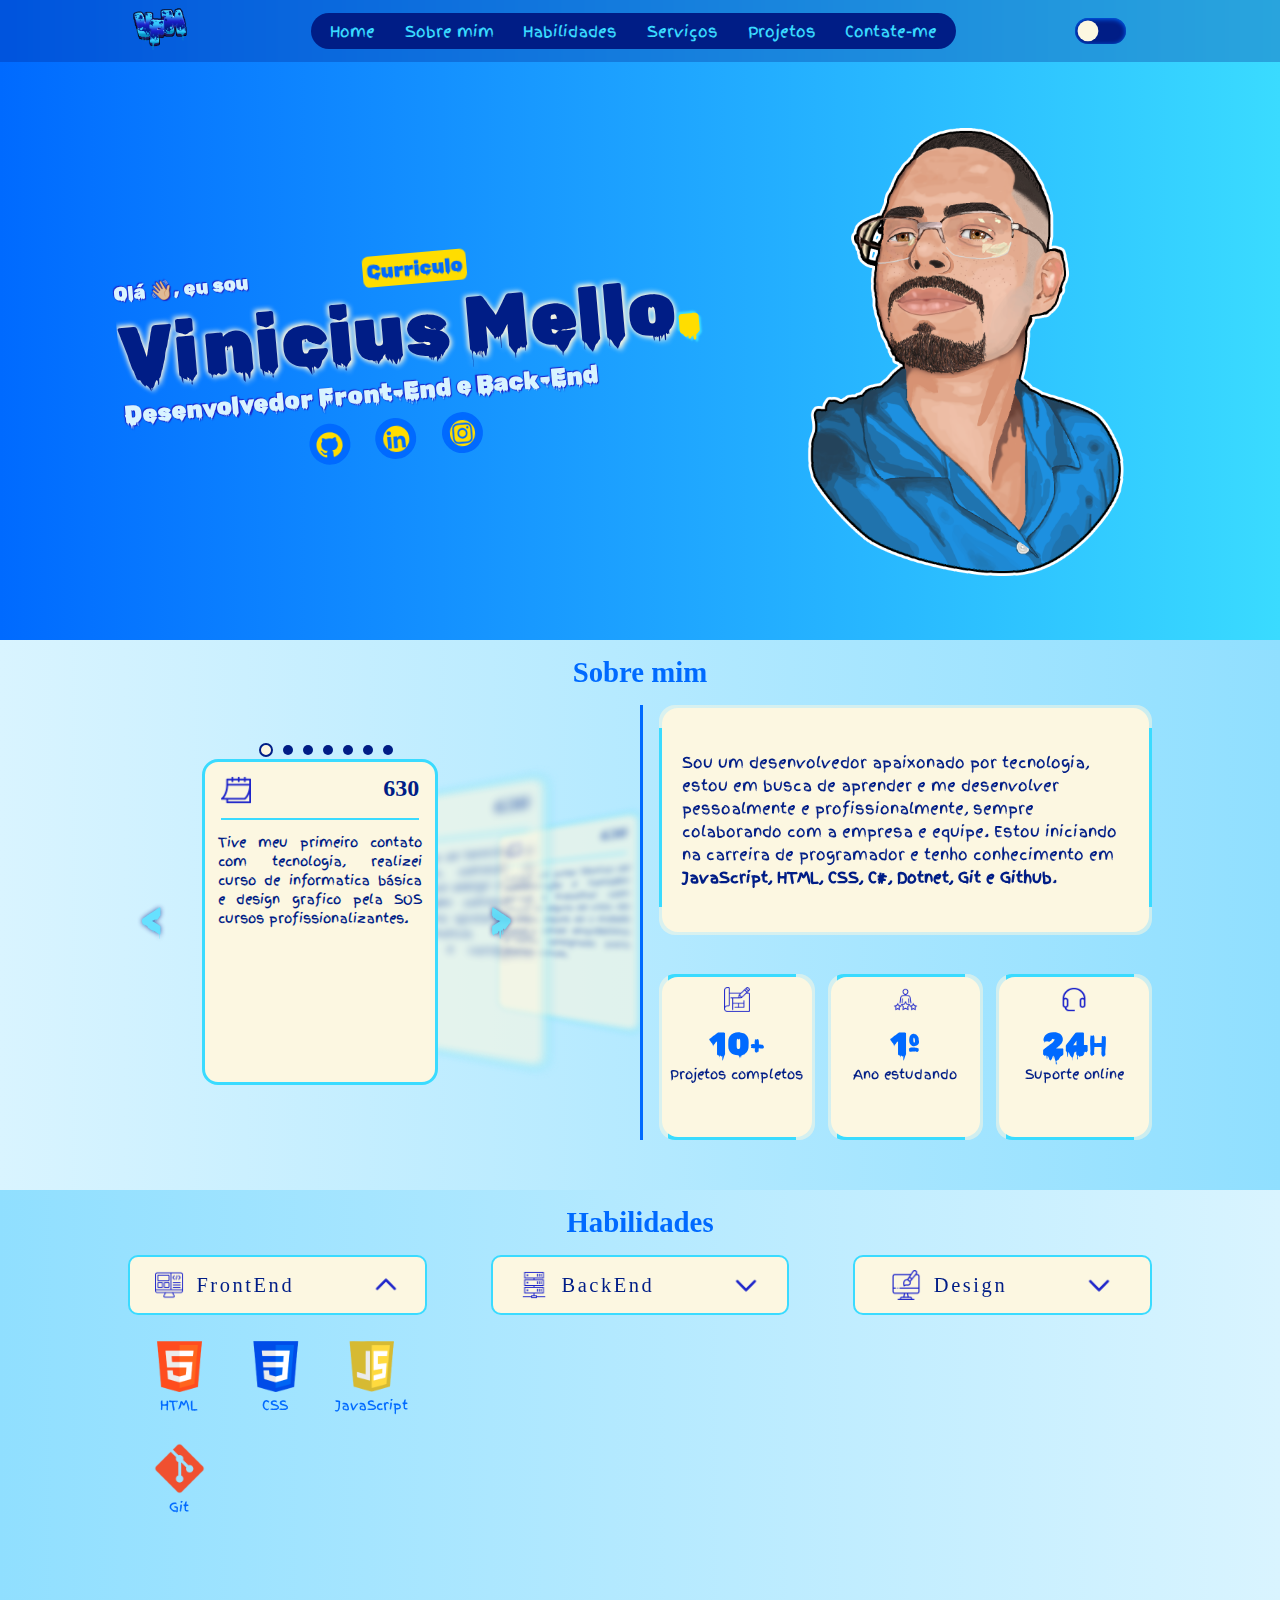
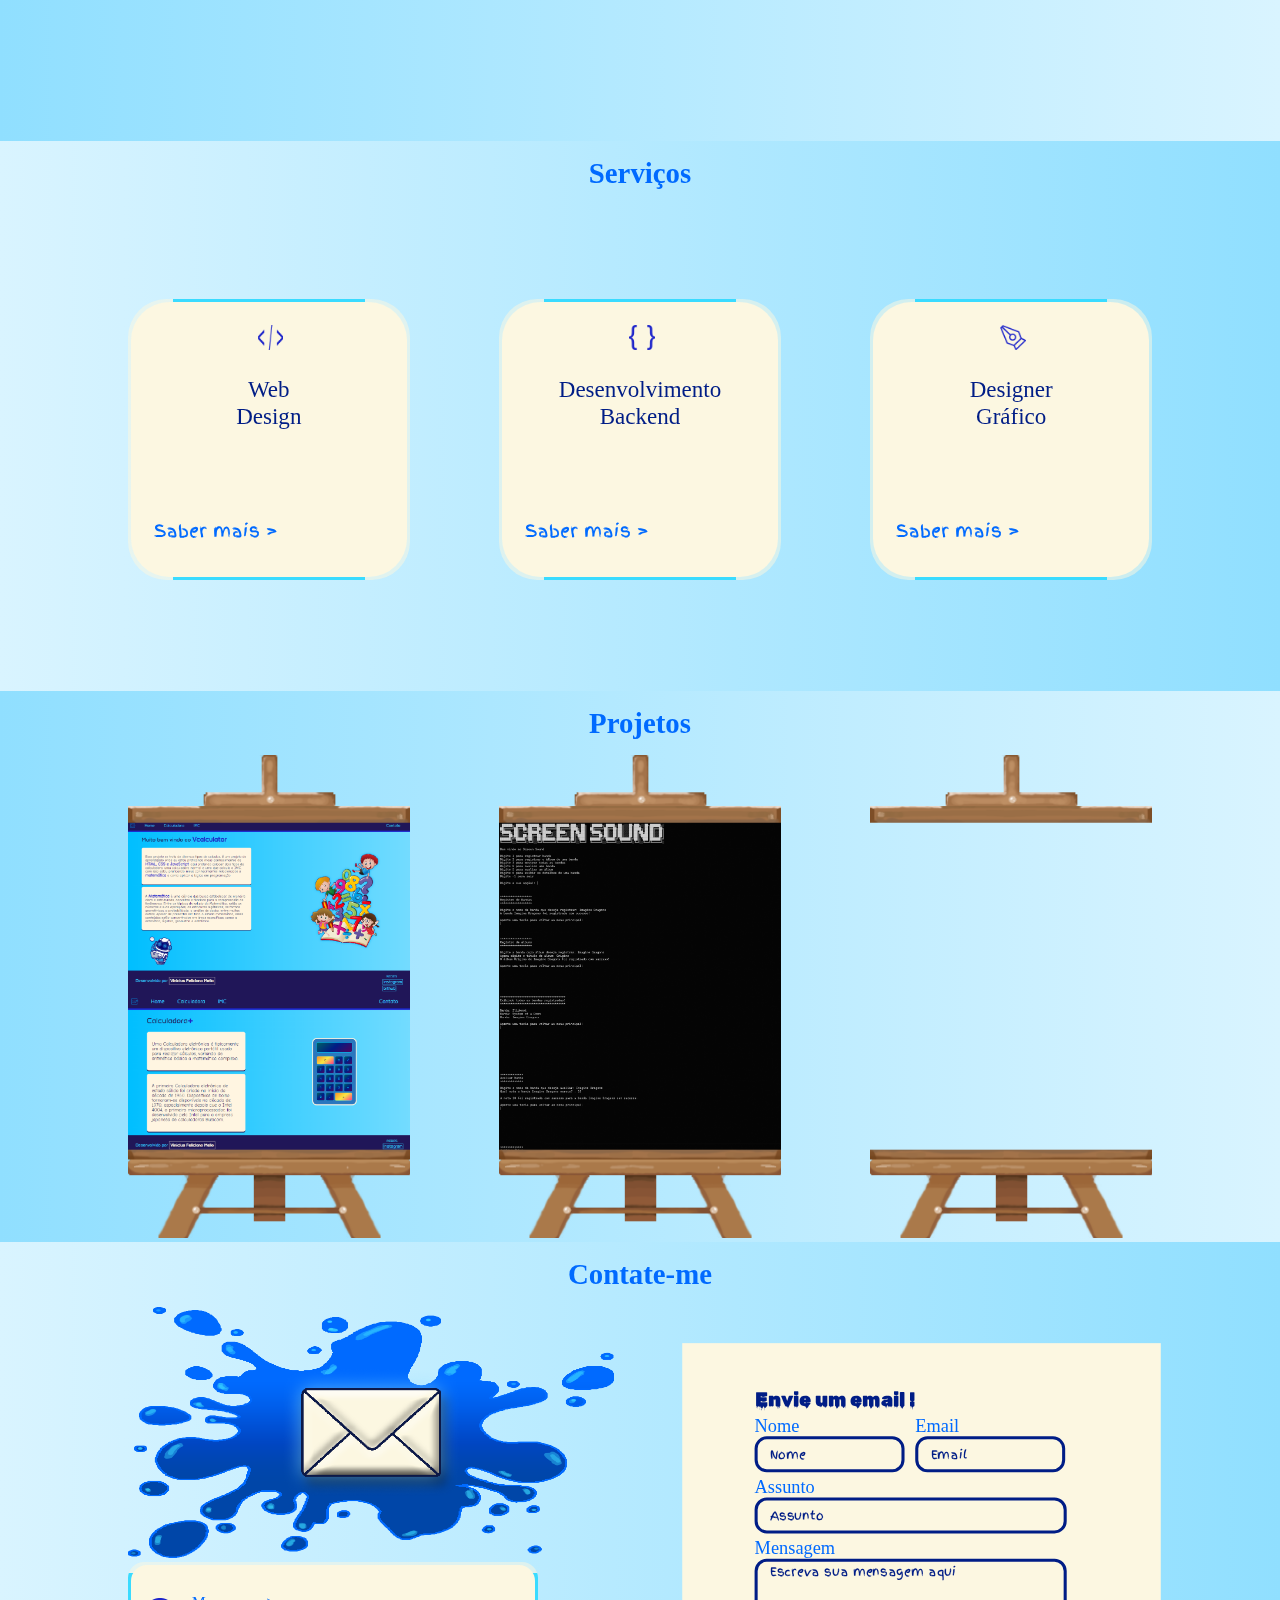
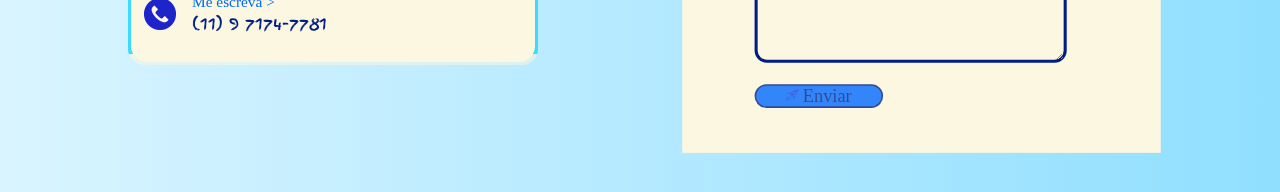
==== commit 85d5c52b: "Add files via upload" ====
--- a/index.html
+++ b/index.html
@@ -432,15 +432,15 @@
             </div><!--cavalete-->
         </div> <!--img-->
         <!-- projeto 3 -->
-        <div class="projetos_img" style="background-image: url(assets/projetos/Vcalculator.png);">
+        <div class="projetos_img" style="background-image: url(assets/projetos/Alura\ Lobby.png);">
             <div class="projetos_cavalete">
             <img src="assets/cavalete.png" alt="cavalete" class="cavalete">
                 <div class="projetos_overlay">
-                    <h3 class="projetos_titulo">Vcalculator</h3>
-                    <p class="projetos_texto">Vcalculator é um projeto de calculadoras, onde é possivel calcular normalmente e também tem uma aba para calcular IMC.</p>
+                    <h3 class="projetos_titulo">Cursos Lobby</h3>
+                    <p class="projetos_texto">Cursos Lobby é uma pagina que eu criei para linkar e organizar todos os projetos que realizei e realizarei em cursos e na faculdade.</p>
                     <div class="projetos_links">
-                        <a href="https://v-calculator-eta.vercel.app/IMC.html" target="_blank" class="projetos_link_btn">Website</a>
-                        <a href="https://github.com/ViniciusFelicianoMello/VCalculator" target="_blank" class="projetos_link_btn">Repositorio</a>
+                        <a href="https://lobby-cursos.vercel.app/" target="_blank" class="projetos_link_btn">Website</a>
+                        <a href="https://github.com/ViniciusFelicianoMello/Lobby-Cursos" target="_blank" class="projetos_link_btn">Repositorio</a>
                     </div> <!--links-->
                 </div><!--overlay-->
             </div><!--cavalete-->
@@ -458,7 +458,7 @@
     <div class="contact_div">
         <!-- ===== LADO DIREITO IMAGEM ===== -->
         <div class="contact_infos">
-            <img src="assets/VFM LOGO.png" alt="" class="contact_img">
+            <img src="assets/email.png" alt="" class="contact_img">
             <!-- ====== BOX PHONE ====== -->
             <a href="thankspage.html" class="contact_info_box">
             
--- a/style/style.css
+++ b/style/style.css
@@ -64,6 +64,8 @@
     box-sizing: border-box;
     cursor: url("assets/icons/graffite.png");
     transition: 0.3s;
+
+    overflow-x: auto;
 }
 
 .container {
@@ -94,6 +96,23 @@
     z-index: 1; 
 }
 
+::-webkit-scrollbar {
+    width: 8px;
+  }
+  
+  ::-webkit-scrollbar-track {
+    background-color: var(--azul-um-um);
+  }
+  
+  ::-webkit-scrollbar-thumb {
+    background-color: var(--cor-dois-t);
+
+  }
+  
+  ::-webkit-scrollbar-thumb:hover {
+    background-color: var(--cor-dois);
+  }
+
 
 @media screen and (max-width:600px) {
     .container {
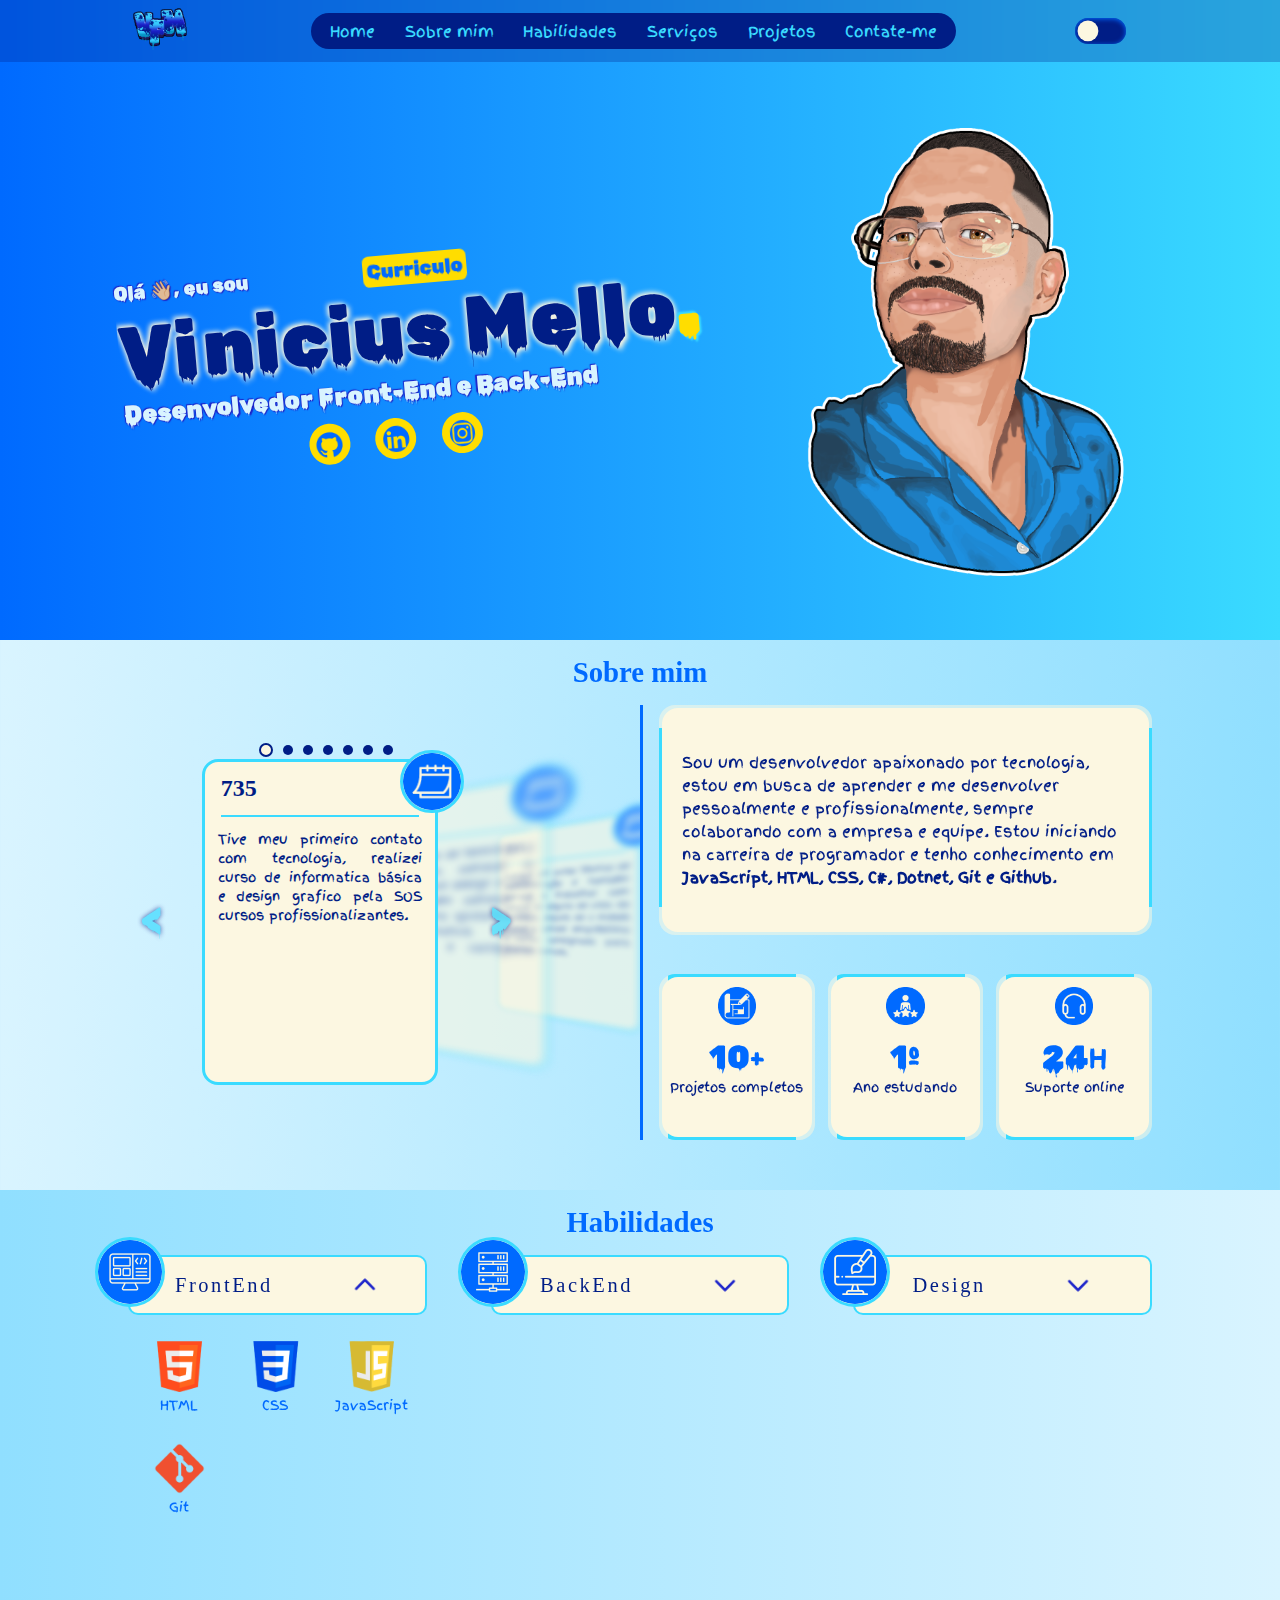
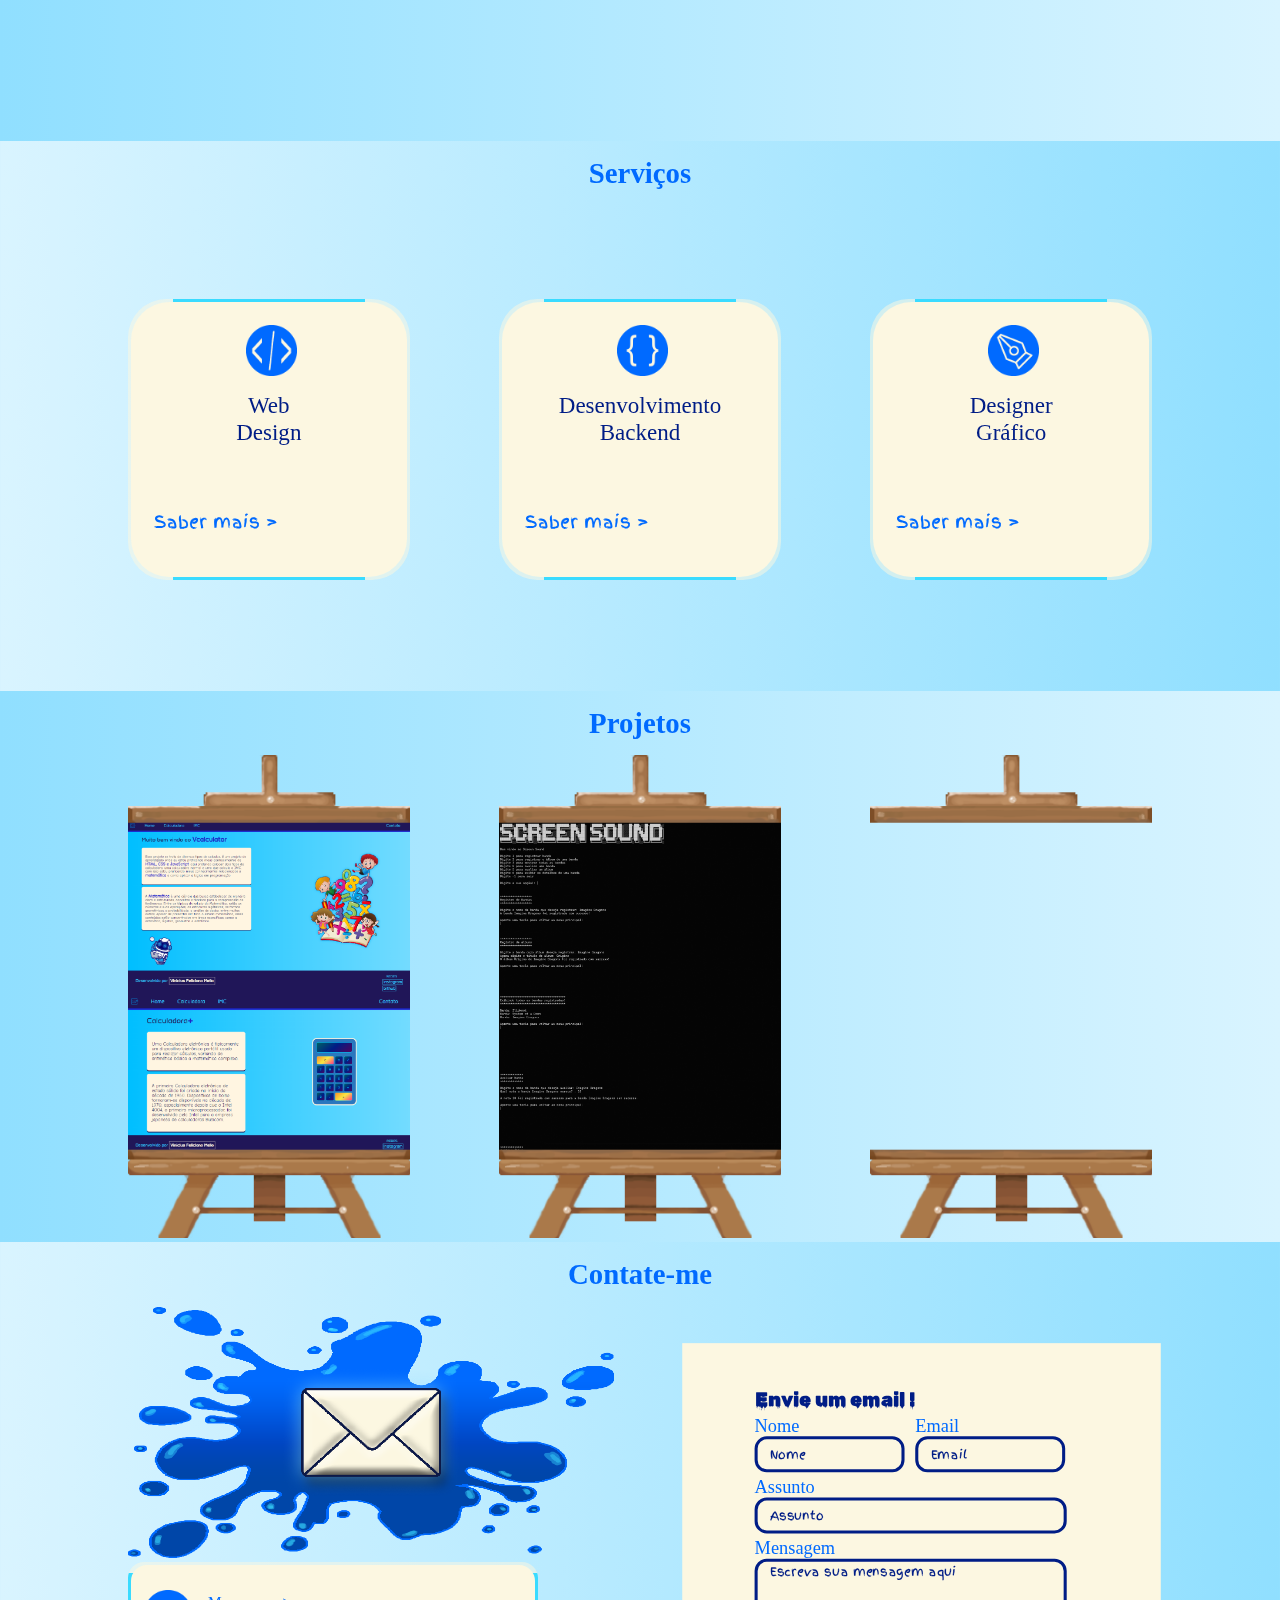
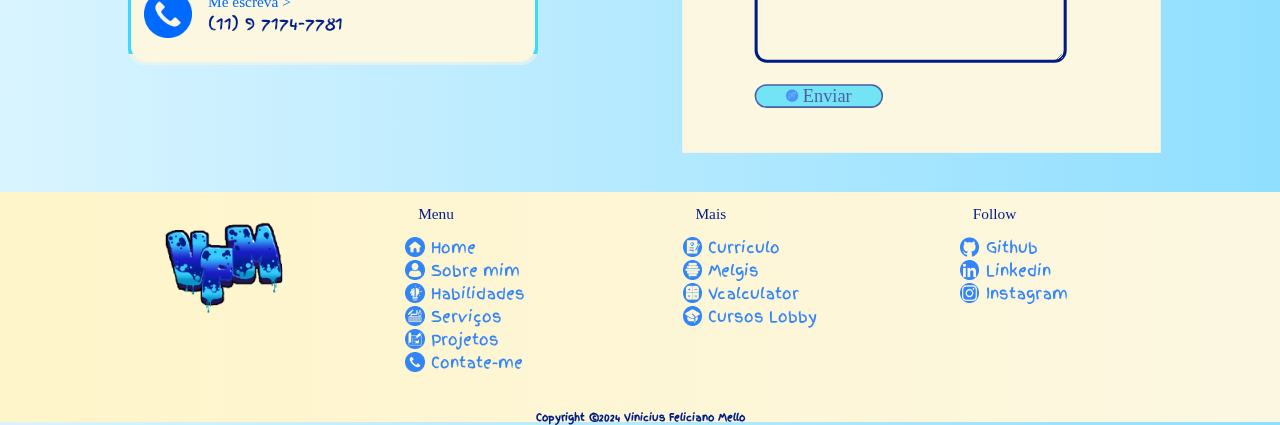
==== commit c10b1489: "Atualizando" ====
--- a/index.html
+++ b/index.html
@@ -99,7 +99,7 @@
                             <!-- ===== conteudo 1 ===== -->
                             <div class="carreira_card">
                                 <div class="carreira_card_data">
-                                    <img src="assets/icons/calendario.png" width="30" height="30" alt="calendario" class=" carreira_img">
+                                    <img src="assets/icons/calendario.png"  alt="calendario" class=" carreira_img">
                                     <h2 class="carreira_titulo numero">2014</h2>
                                 </div>
                                 <div class="carreira_card_info">
@@ -109,7 +109,7 @@
                             <!-- ===== conteudo 2 ===== -->
                             <div class="carreira_card">
                                 <div class="carreira_card_data">
-                                    <img src="assets/icons/calendario.png" width="30" height="30" alt="calendario" class=" carreira_img">
+                                    <img src="assets/icons/calendario.png"  alt="calendario" class=" carreira_img">
                                     <h2 class="carreira_titulo numero">2018</h2>
                                 </div>
                                 <div class="carreira_card_info">
@@ -119,7 +119,7 @@
                             <!-- ===== conteudo 3 ===== -->
                             <div class="carreira_card">
                                 <div class="carreira_card_data">
-                                    <img src="assets/icons/calendario.png" width="30" height="30" alt="calendario" class=" carreira_img">
+                                    <img src="assets/icons/calendario.png"  alt="calendario" class=" carreira_img">
                                     <h2 class="carreira_titulo numero">2019</h2>
                                 </div>
                                 <div class="carreira_card_info">
@@ -129,7 +129,7 @@
                             <!-- ===== conteudo 4 ===== -->
                             <div class="carreira_card">
                                 <div class="carreira_card_data">
-                                    <img src="assets/icons/calendario.png" width="30" height="30" alt="calendario" class=" carreira_img">
+                                    <img src="assets/icons/calendario.png"  alt="calendario" class=" carreira_img">
                                     <h2 class="carreira_titulo numero">2020</h2>
                                 </div>
                                 <div class="carreira_card_info">
@@ -139,7 +139,7 @@
                             <!-- ===== conteudo 5 ===== -->
                             <div class="carreira_card">
                                 <div class="carreira_card_data">
-                                    <img src="assets/icons/calendario.png" width="30" height="30" alt="calendario" class=" carreira_img">
+                                    <img src="assets/icons/calendario.png"  alt="calendario" class=" carreira_img">
                                     <h2 class="carreira_titulo numero">2021</h2>
                                 </div>
                                 <div class="carreira_card_info">
@@ -149,7 +149,7 @@
                             <!-- ===== conteudo 6 ===== -->
                             <div class="carreira_card">
                                 <div class="carreira_card_data">
-                                    <img src="assets/icons/calendario.png" width="30" height="30" alt="calendario" class=" carreira_img">
+                                    <img src="assets/icons/calendario.png"  alt="calendario" class=" carreira_img">
                                     <h2 class="carreira_titulo numero">2023</h2>
                                 </div>
                                 <div class="carreira_card_info">
@@ -159,7 +159,7 @@
                             <!-- ===== conteudo 7 ===== -->
                             <div class="carreira_card">
                                 <div class="carreira_card_data">
-                                    <img src="assets/icons/calendario.png" width="30" height="30" alt="calendario" class=" carreira_img">
+                                    <img src="assets/icons/calendario.png" alt="calendario" class=" carreira_img">
                                     <h2 class="carreira_titulo numero">2024</h2>
                                 </div>
                                 <div class="carreira_card_info">
@@ -320,7 +320,7 @@
         </section><!--habilidades-->
 
 <!-- ============ SERVIÇOS ============  -->
-<section class="servicos container" id="servicos">
+        <section class="servicos container" id="servicos">
 
         <div class="titulo">
             <h2 class="pagina_titulo">Serviços</h2>
@@ -394,10 +394,10 @@
             </div>
         </div>
     
-</section> <!--servicos-->
+        </section> <!--servicos-->
 
 <!-- ============ PROJETOS ============  -->
-<section class="projetos container" id="projetos">
+        <section class="projetos container" id="projetos">
     <div class="titulo">
         <h2 class="pagina_titulo">Projetos</h2>
     </div>
@@ -447,10 +447,10 @@
         </div> <!--img-->
 
     </div><!--projetos_div-->
-</section><!--projetos-->
+        </section><!--projetos-->
 
 <!-- ============ CONTATO ============  -->
-<section class="contact container" id="contact">
+        <section class="contact container" id="contact">
     <div class="titulo">
         <h2 class="pagina_titulo">Contate-me</h2>
     </div>
@@ -512,10 +512,78 @@
             <input type="hidden" name="_autoresponse" value="Obrigado por me enviar uma mensagem, Por favor, aguarde que eu logo respondorei para você, se quiser mais velocidade, envie uma mensagem por whatsapp.">
         </form>
     </div>
-</section> <!--contact-->
-
+        </section> <!--contact-->
+    </main> <!--principal-->
+    
 <!-- ============ FOOTER ============  -->
-    </main> <!--principal-->
+<footer class="footer">
+    <div class="footer_box">
+        <div class="footer_lista">
+            <img src="assets/VFM.png" alt="vfm image" class="footer_img">
+        </div>
+        
+        <div class="footer_menu">
+            <ul class="footer_lista">
+                <li class="footer_titulo">Menu</li>
+                <li class="footer_item">
+                    <a href="#home" class="footer_link"><img src="assets/icons/home.png" alt="HOME" class="footer_lista_img">Home</a>
+                </li>
+                <li class="footer_item">
+                    <a href="#sobremim" class="footer_link"><img src="assets/icons/login.png" alt="ABAOUTME" class="footer_lista_img">Sobre mim</a>
+                </li>
+                <li class="footer_item">
+                    <a href="#habilidades" class="footer_link"><img src="assets/icons/skill.png" alt="SKILLS" class="footer_lista_img">Habilidades</a>
+                </li>
+                <li class="footer_item">
+                    <a href="#servicos" class="footer_link"><img src="assets/icons/services.png" alt="SERVICES" class="footer_lista_img">Serviços</a>
+                </li>
+                <li class="footer_item">
+                    <a href="#projetos" class="footer_link"><img src="assets/icons/project.png" alt="PROJECTS" class="footer_lista_img">Projetos</a>
+                </li>
+                <li class="footer_item">
+                    <a href="#contact" class="footer_link"><img src="assets/icons/phone.png" alt="CONTACTS" class="footer_lista_img">Contate-me</a>
+                </li>
+            </ul>
+        </div>
+
+        <div class="footer_more">
+            <ul class="footer_lista">
+                <li class="footer_titulo">Mais</li>
+                <li class="footer_item">
+                    <a href="https://curriculum-vitae-vinicius.vercel.app/" target="_blank" class="footer_link"><img src="assets/icons/resume.png" alt="CURRICULO" class="footer_lista_img">Curriculo</a>
+                </li>
+                <li class="footer_item">
+                    <a href="#" target="_blank" class="footer_link"><img src="assets/icons/melgis.png" alt="MELGIS" target="_blank" class="footer_lista_img">Melgis</a>
+                </li>
+                <li class="footer_item">
+                    <a href="https://v-calculator-eta.vercel.app/IMC.html" target="_blank" class="footer_link"><img src="assets/icons/Vcalculator.png" alt="VCALCULATOR" class="footer_lista_img">Vcalculator</a>
+                </li>
+                <li class="footer_item">
+                    <a href="https://lobby-cursos.vercel.app/" target="_blank" class="footer_link"><img src="assets/icons/learning.png" alt="CURSOS" class="footer_lista_img">Cursos Lobby</a>
+                </li>
+            </ul>
+        </div>
+
+        <div class="footer_follow">
+            <ul class="footer_lista">
+                <li class="footer_titulo">Follow</li>
+                <li class="footer_item">
+                    <a href="https://github.com/ViniciusFelicianoMello" target="_blank" class="footer_link"><img src="assets/icons/github.png" alt="GITHUB" class="footer_lista_img">Github</a>
+                </li>
+                <li class="footer_item">
+                    <a href="https://www.linkedin.com/in/vinicius-feliciano-mello/" target="_blank" class="footer_link"><img src="assets/icons/linkedin.png" alt="LINKEDIN" target="_blank" class="footer_lista_img">Linkedin</a>
+                </li>
+                <li class="footer_item">
+                    <a href="https://www.instagram.com/viinifeliciano/" target="_blank" class="footer_link"><img src="assets/icons/instagram.png" alt="INSTAGRAM" class="footer_lista_img">Instagram</a>
+                </li> 
+            </ul>
+        </div>
+
+    </div>
+    <div class="footer_copy">
+        <h2 class="footer_copy_nome">Copyright ©2024 Vinicius Feliciano Mello</h2>
+    </div>
+</footer>
 
 
     <script src="javascript/contador.js"></script>
--- a/style/style.css
+++ b/style/style.css
@@ -9,6 +9,7 @@
 @import url("services.css");
 @import url("projetos.css");
 @import url("contato.css");
+@import url("footer.css");
 @import url("thankspage.css");
 
 :root {
@@ -21,6 +22,7 @@
     --azul-quatro-t: #001d8648;
 
     --cor-dois:#fcf7e1;
+    --cor-dois-d:#fff5ca;
     --cor-dois-t:#fcf7e186;
     --cor-tres: #ffdd00;
 
@@ -45,6 +47,7 @@
     --azul-quatro-t: #d9f4ff48;
 
     --cor-dois:#26397a;
+    --cor-dois-d:#26547a;
     --cor-dois-t:#001d8648;
     --cor-tres: #ffdd00;
 
@@ -97,7 +100,7 @@
 }
 
 ::-webkit-scrollbar {
-    width: 8px;
+    width: 3px;
   }
   
   ::-webkit-scrollbar-track {
@@ -119,6 +122,7 @@
         height: 170vw;
         width: auto;
         overflow: scroll;
+        padding: 0;
     }
 
     .titulo {
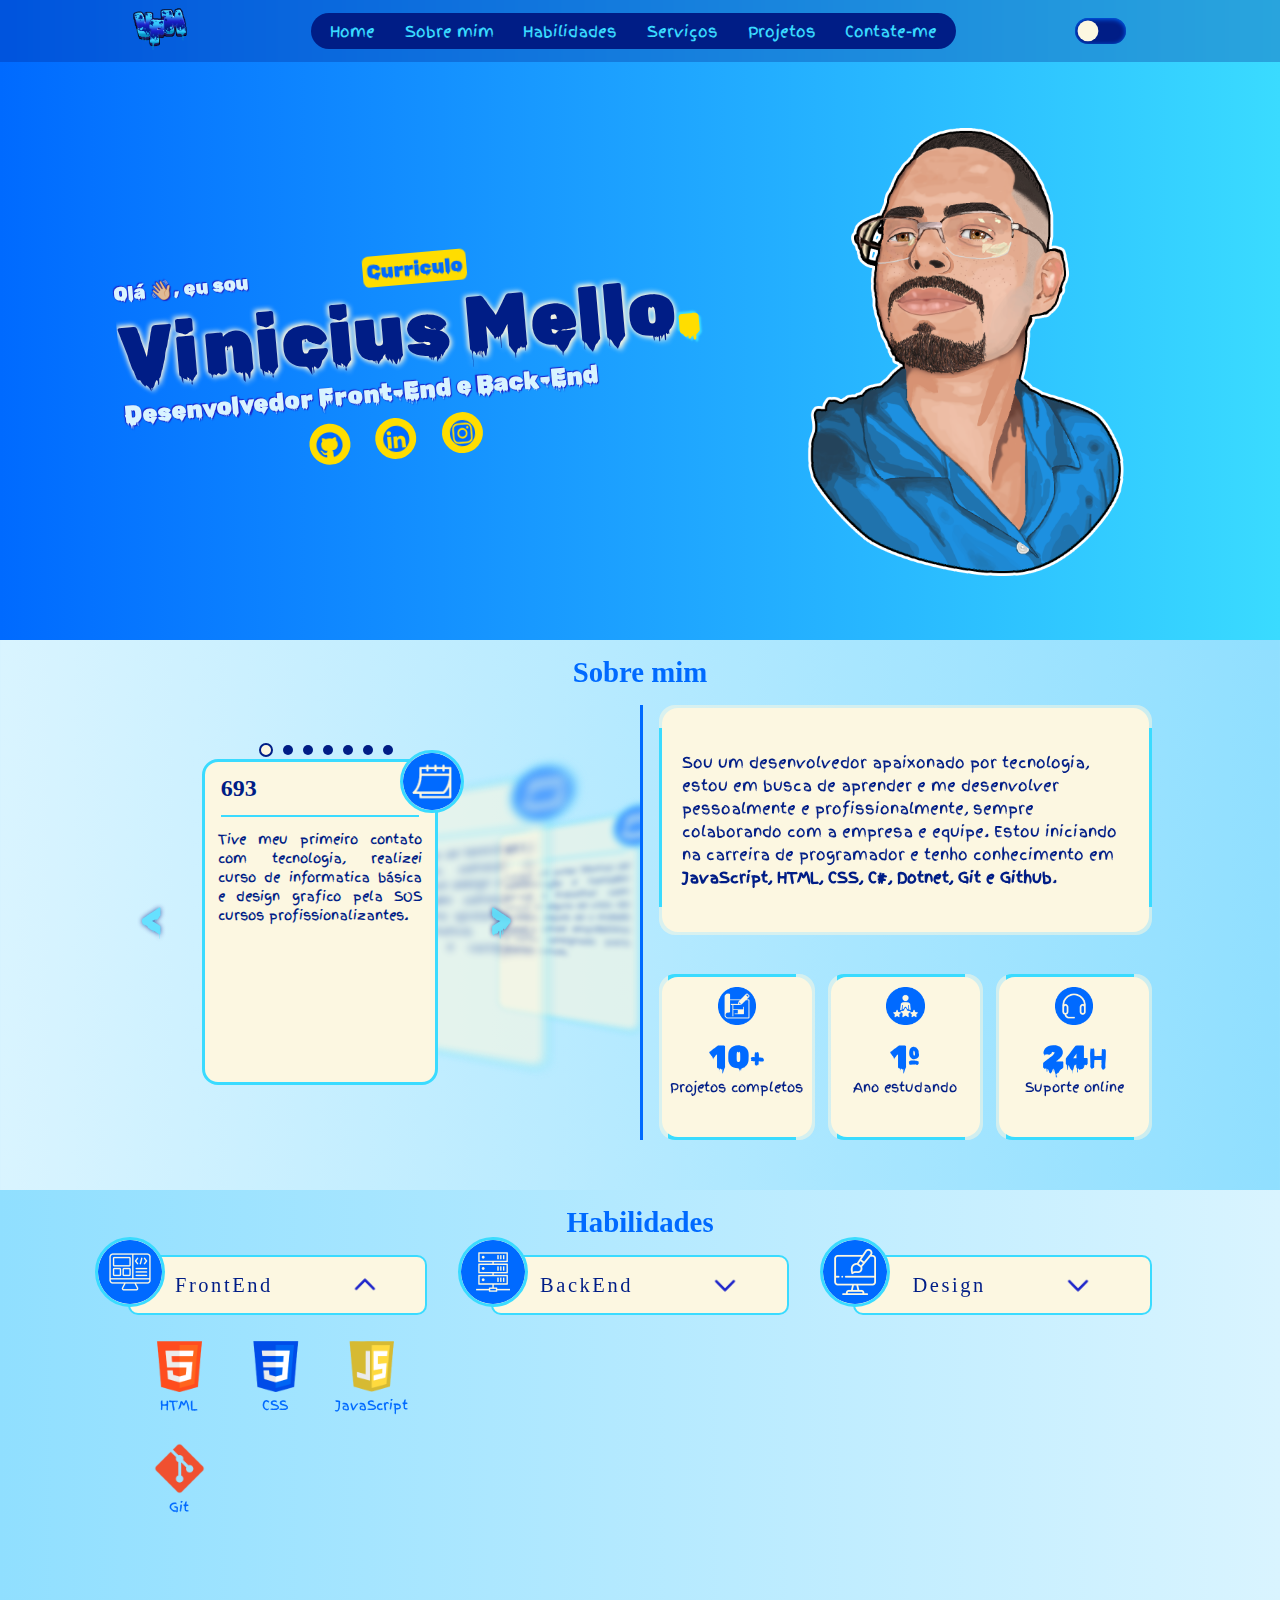
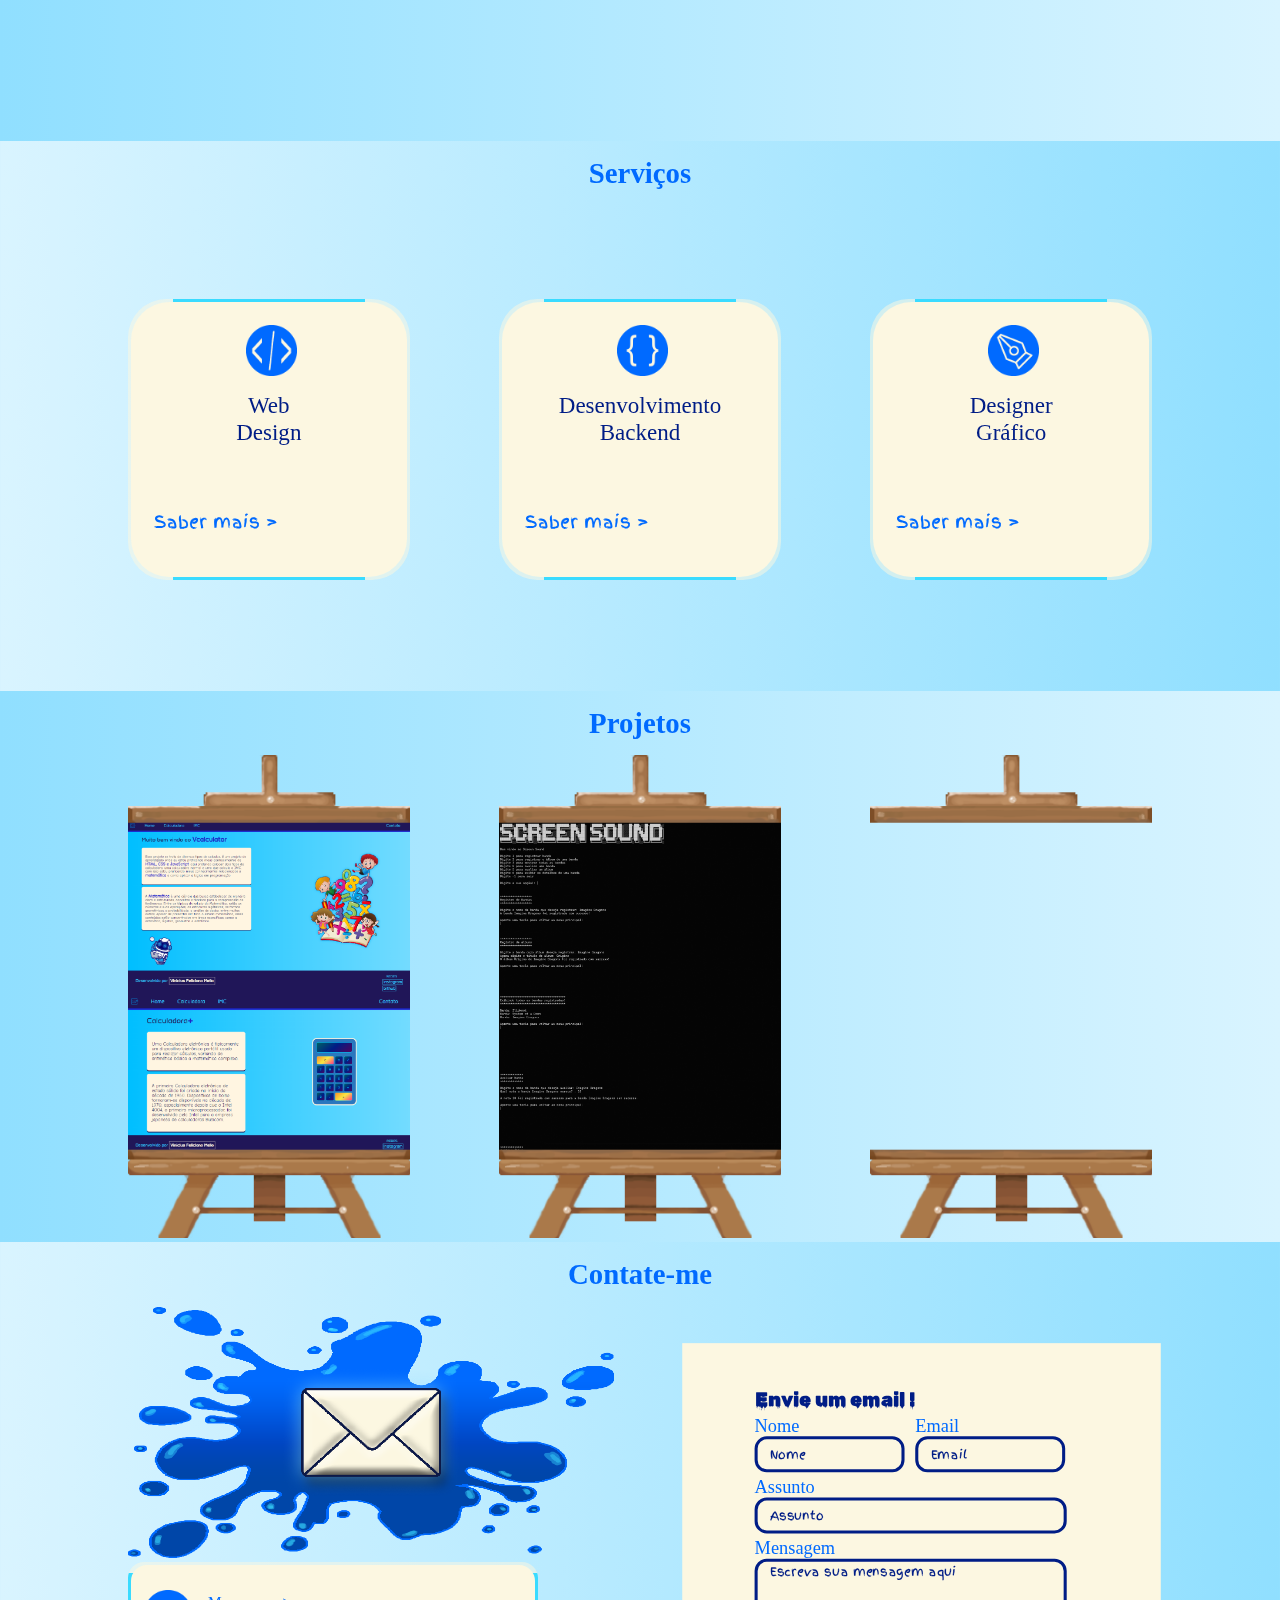
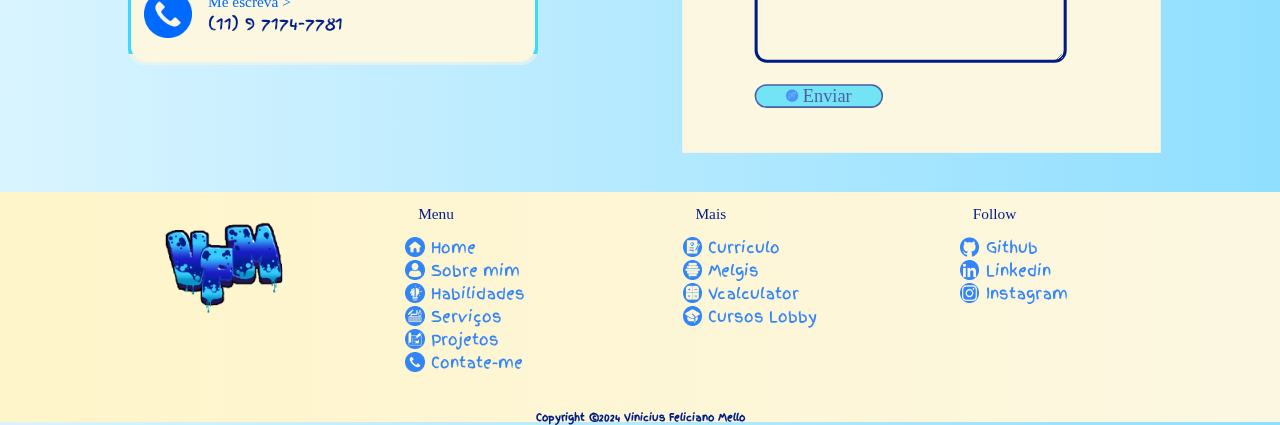
==== commit aa84e722: "projeto finalizado por enquanto" ====
--- a/index.html
+++ b/index.html
@@ -460,7 +460,7 @@
         <div class="contact_infos">
             <img src="assets/email.png" alt="" class="contact_img">
             <!-- ====== BOX PHONE ====== -->
-            <a href="thankspage.html" class="contact_info_box">
+            <a href="https://wa.me/message/66LU3HDFMEWVO1" target="_blank" class="contact_info_box">
             
                     <img src="assets/icons/phone.png" alt="telefone" class="contact_info_img">
                     <div class="contact_info_info">
@@ -518,10 +518,11 @@
 <!-- ============ FOOTER ============  -->
 <footer class="footer">
     <div class="footer_box">
+        
         <div class="footer_lista">
             <img src="assets/VFM.png" alt="vfm image" class="footer_img">
         </div>
-        
+
         <div class="footer_menu">
             <ul class="footer_lista">
                 <li class="footer_titulo">Menu</li>
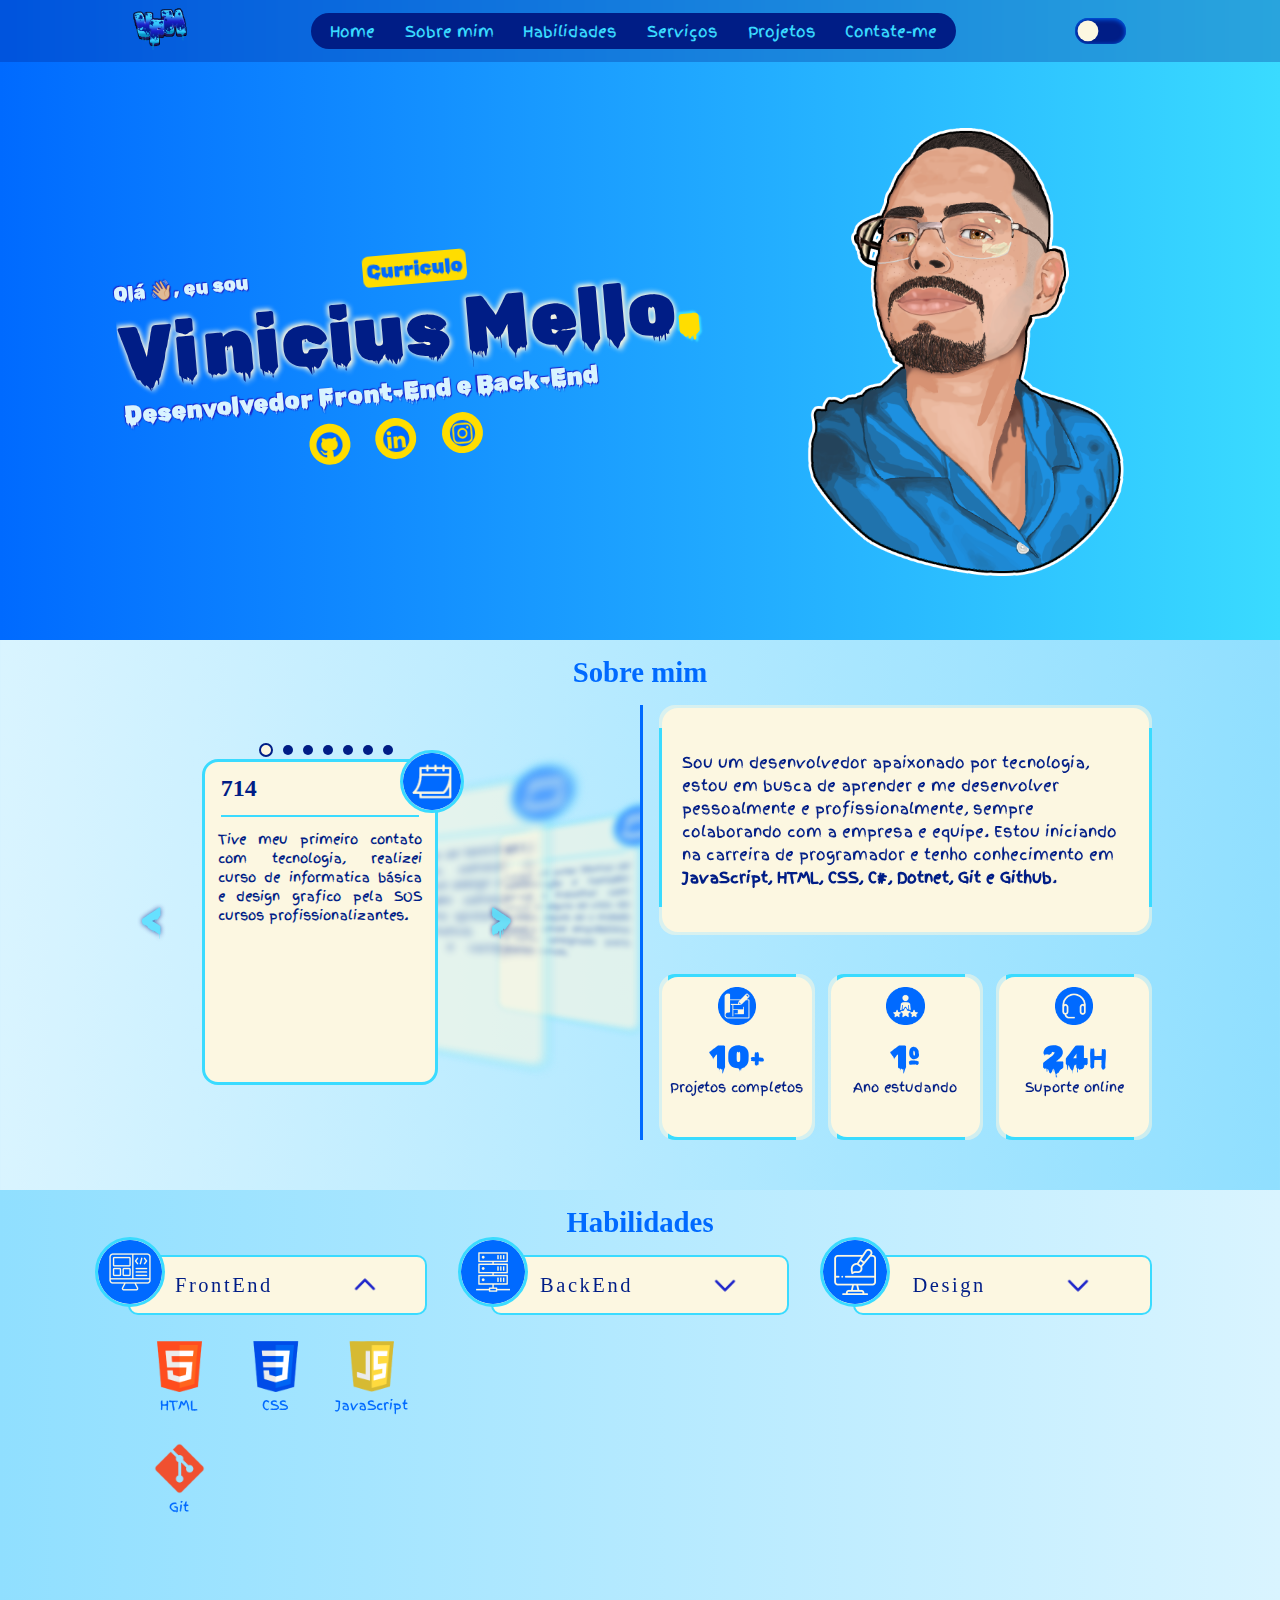
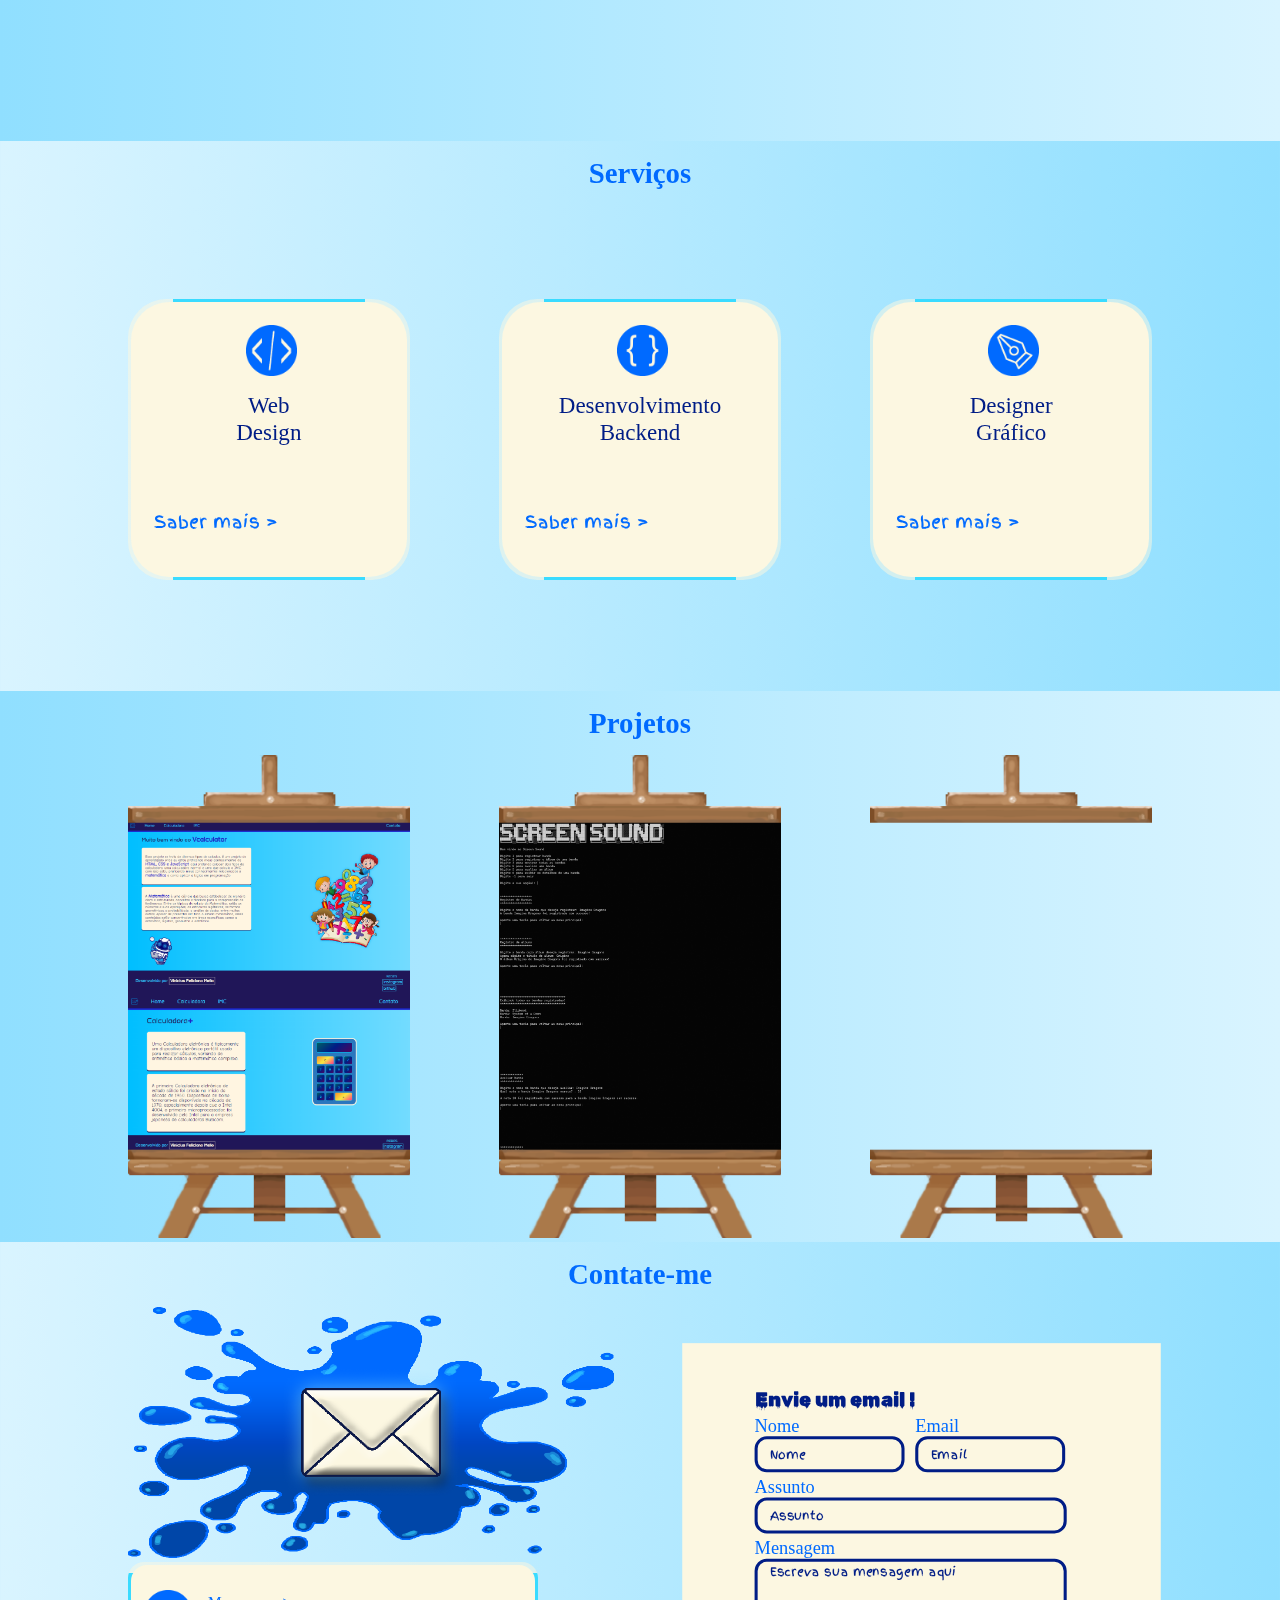
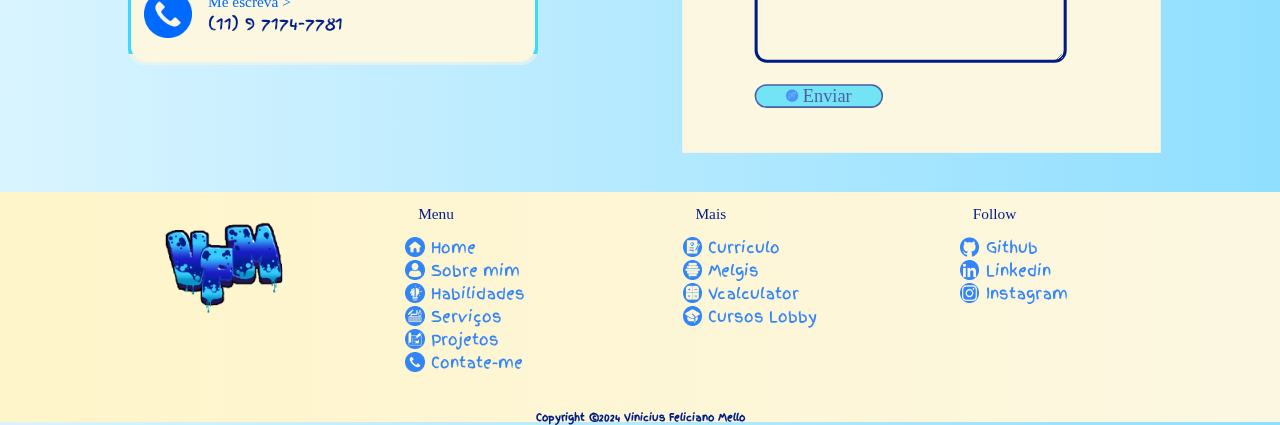
==== commit 9d9ba590: "atualizando" ====
--- a/index.html
+++ b/index.html
@@ -277,9 +277,27 @@
                         <div class="habilidades_info">
                             <div class="habilidade_info_ling">
                                 <img src="assets/linguagens/dotnet.png" alt="Dotnet" class="linguagens_img">
-                                <h3 class="habilidade_ling_titulo">.Dotnet core</h3>
-                            </div>
-                        </div>
+                                <h3 class="habilidade_ling_titulo">Dotnet core</h3>
+                            </div>
+                        </div>
+                        <!-- ===== LINGUAGEM ===== -->
+                        <div class="habilidades_info">
+                            <div class="habilidade_info_ling">
+                                <img src="assets/linguagens/python.png" alt="Python" class="linguagens_img">
+                                <h3 class="habilidade_ling_titulo">Python</h3>
+                            </div>
+                        </div>
+                    </div>
+
+                    <div class="habilidades_conjunto cen">  
+                    <!-- ===== LINGUAGEM ===== -->                      
+                        <div class="habilidades_info">
+                            <div class="habilidade_info_ling">
+                                <img src="assets/linguagens/sql.png" alt="SQL" class="linguagens_img">
+                                <h3 class="habilidade_ling_titulo">SQL</h3>
+                            </div>
+                        </div>
+                
                     </div>
                 </div>
 
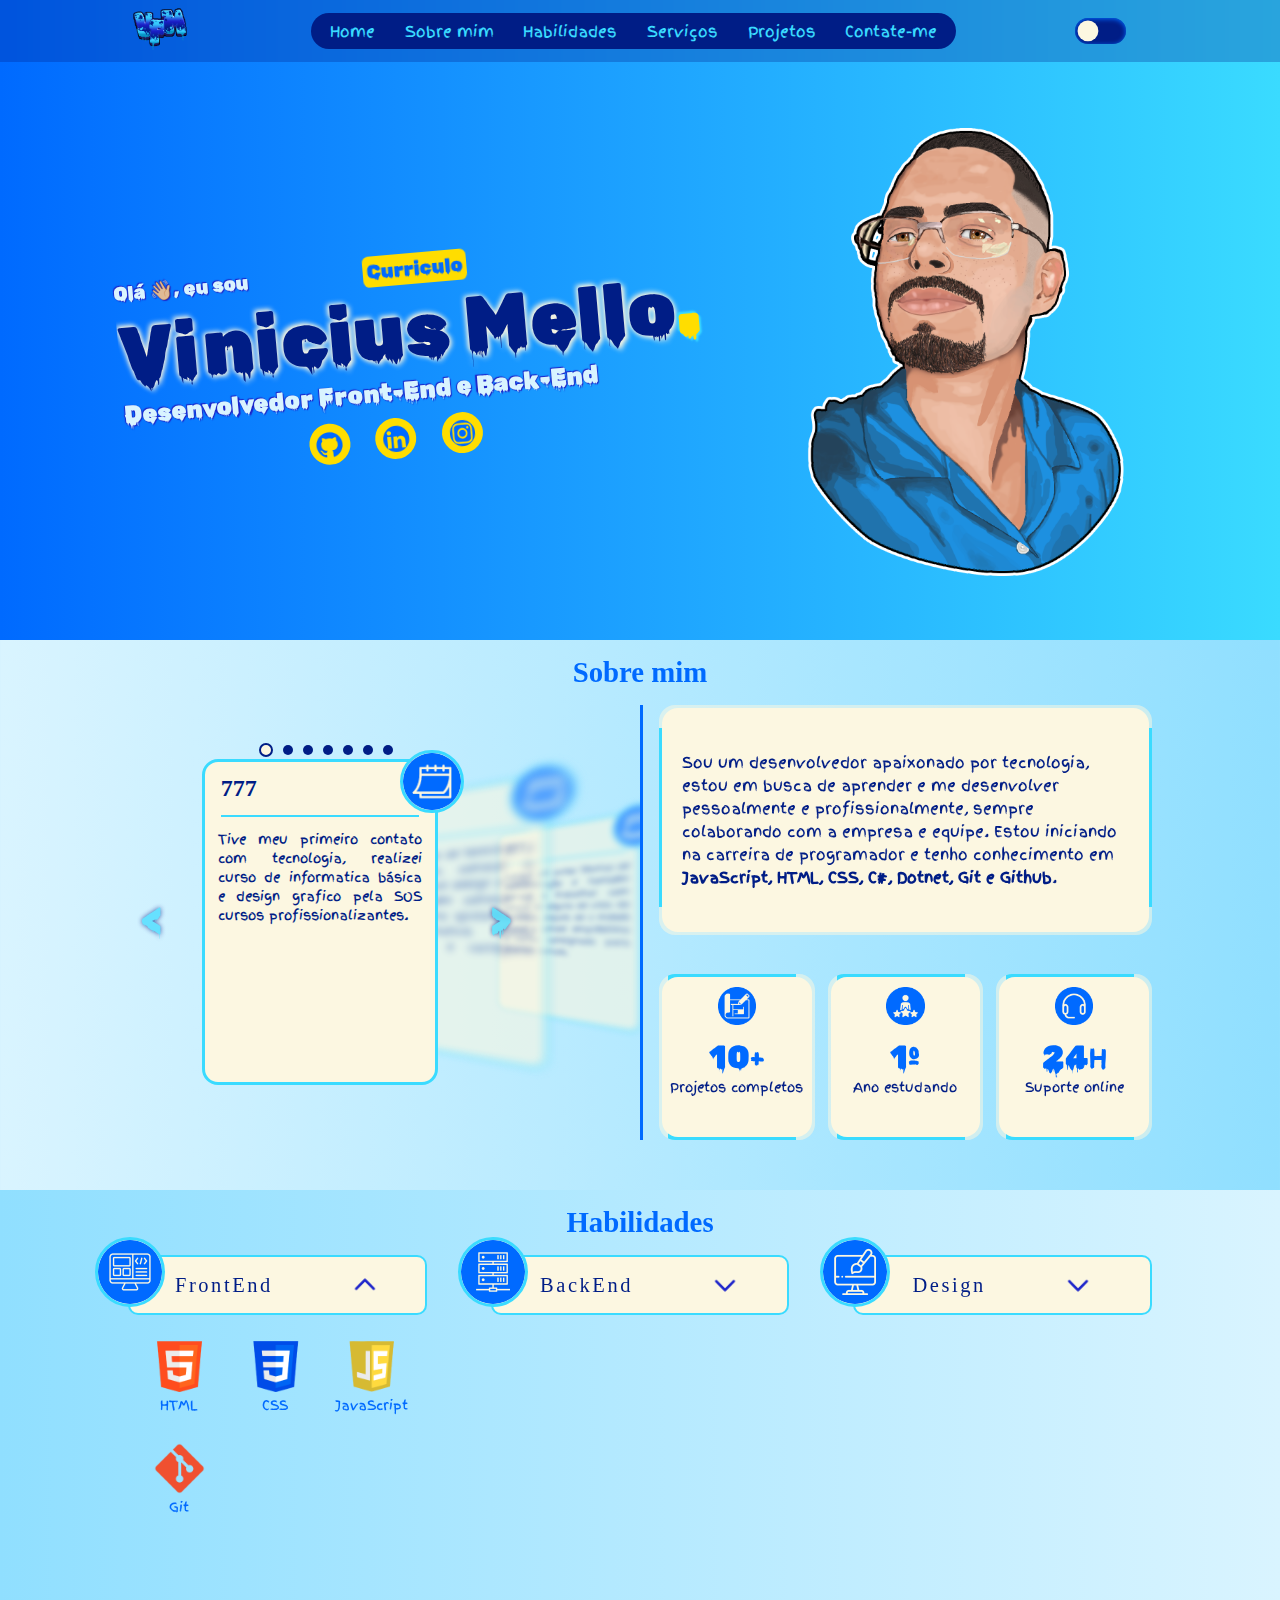
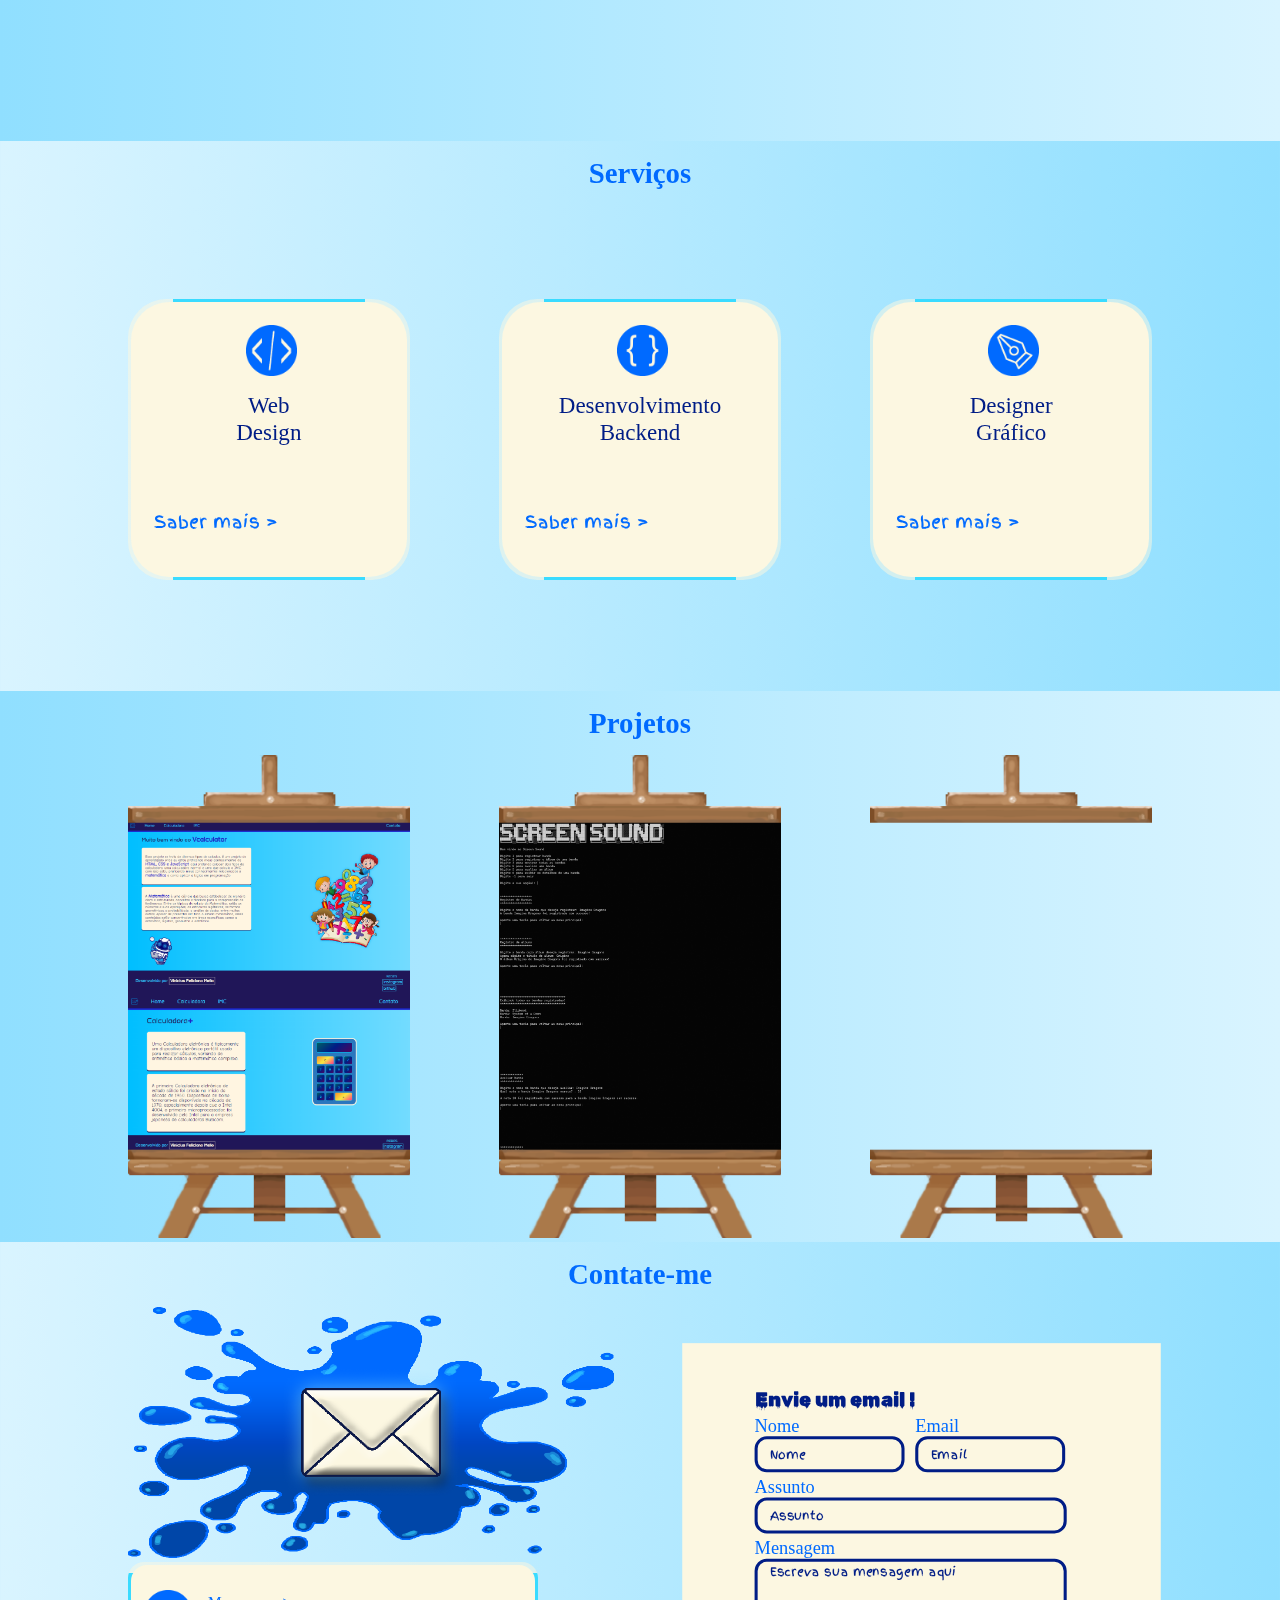
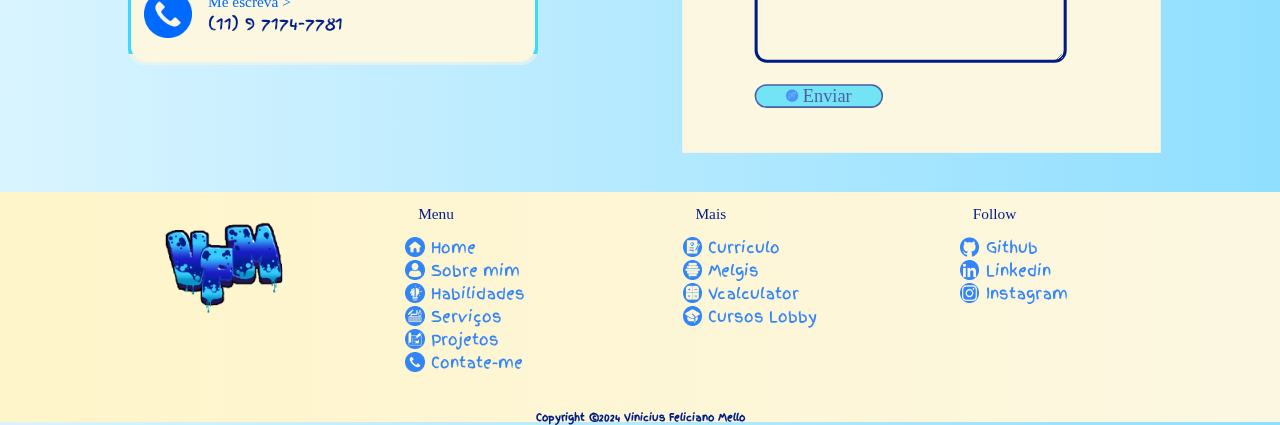
==== commit 8df89adc: "Add files via upload" ====
--- a/index.html
+++ b/index.html
@@ -429,7 +429,7 @@
                     <h3 class="projetos_titulo">Vcalculator</h3>
                     <p class="projetos_texto">Vcalculator é um projeto de calculadoras, onde é possivel calcular normalmente e também tem uma aba para calcular IMC.</p>
                     <div class="projetos_links">
-                        <a href="https://v-calculator-eta.vercel.app/IMC.html" target="_blank" class="projetos_link_btn">Website</a>
+                        <a href="https://v-calculator-eta.vercel.app/index.html" target="_blank" class="projetos_link_btn">Website</a>
                         <a href="https://github.com/ViniciusFelicianoMello/VCalculator" target="_blank" class="projetos_link_btn">Repositorio</a>
                     </div> <!--links-->
                 </div><!--overlay-->
